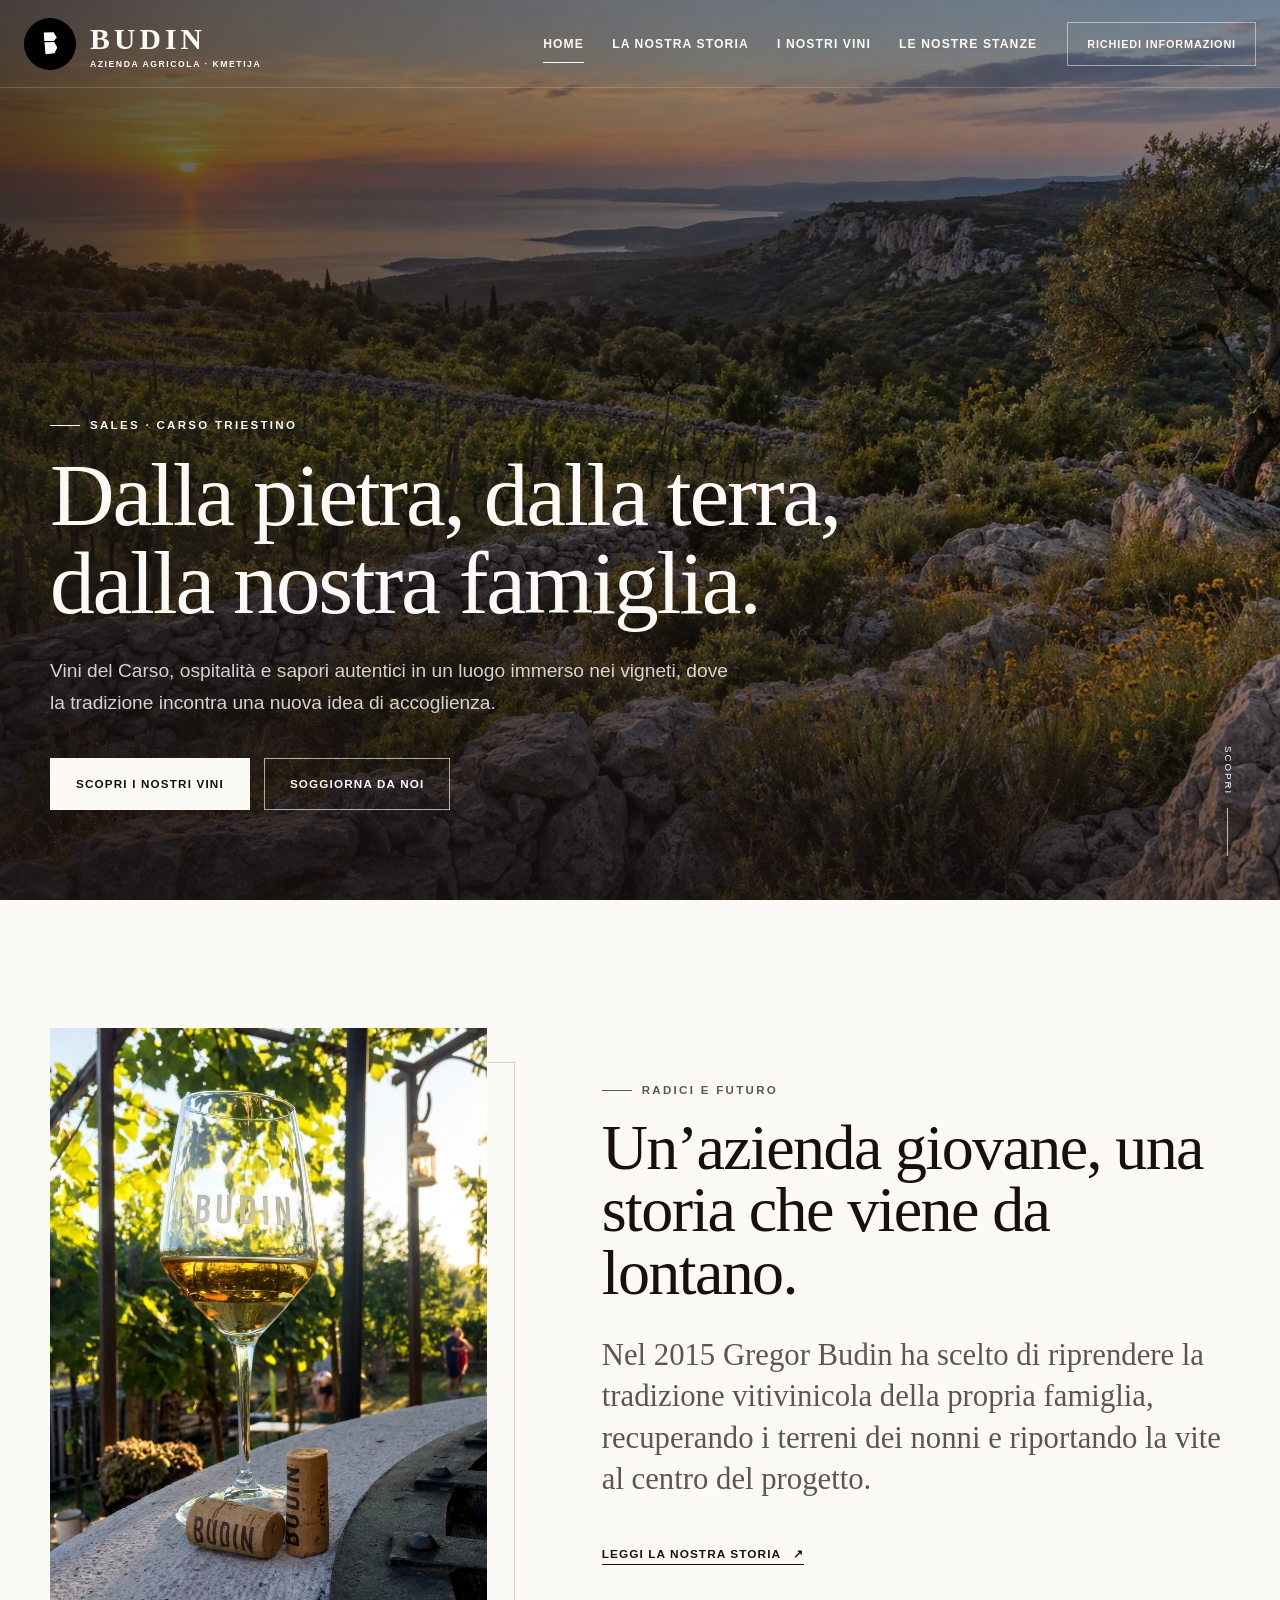
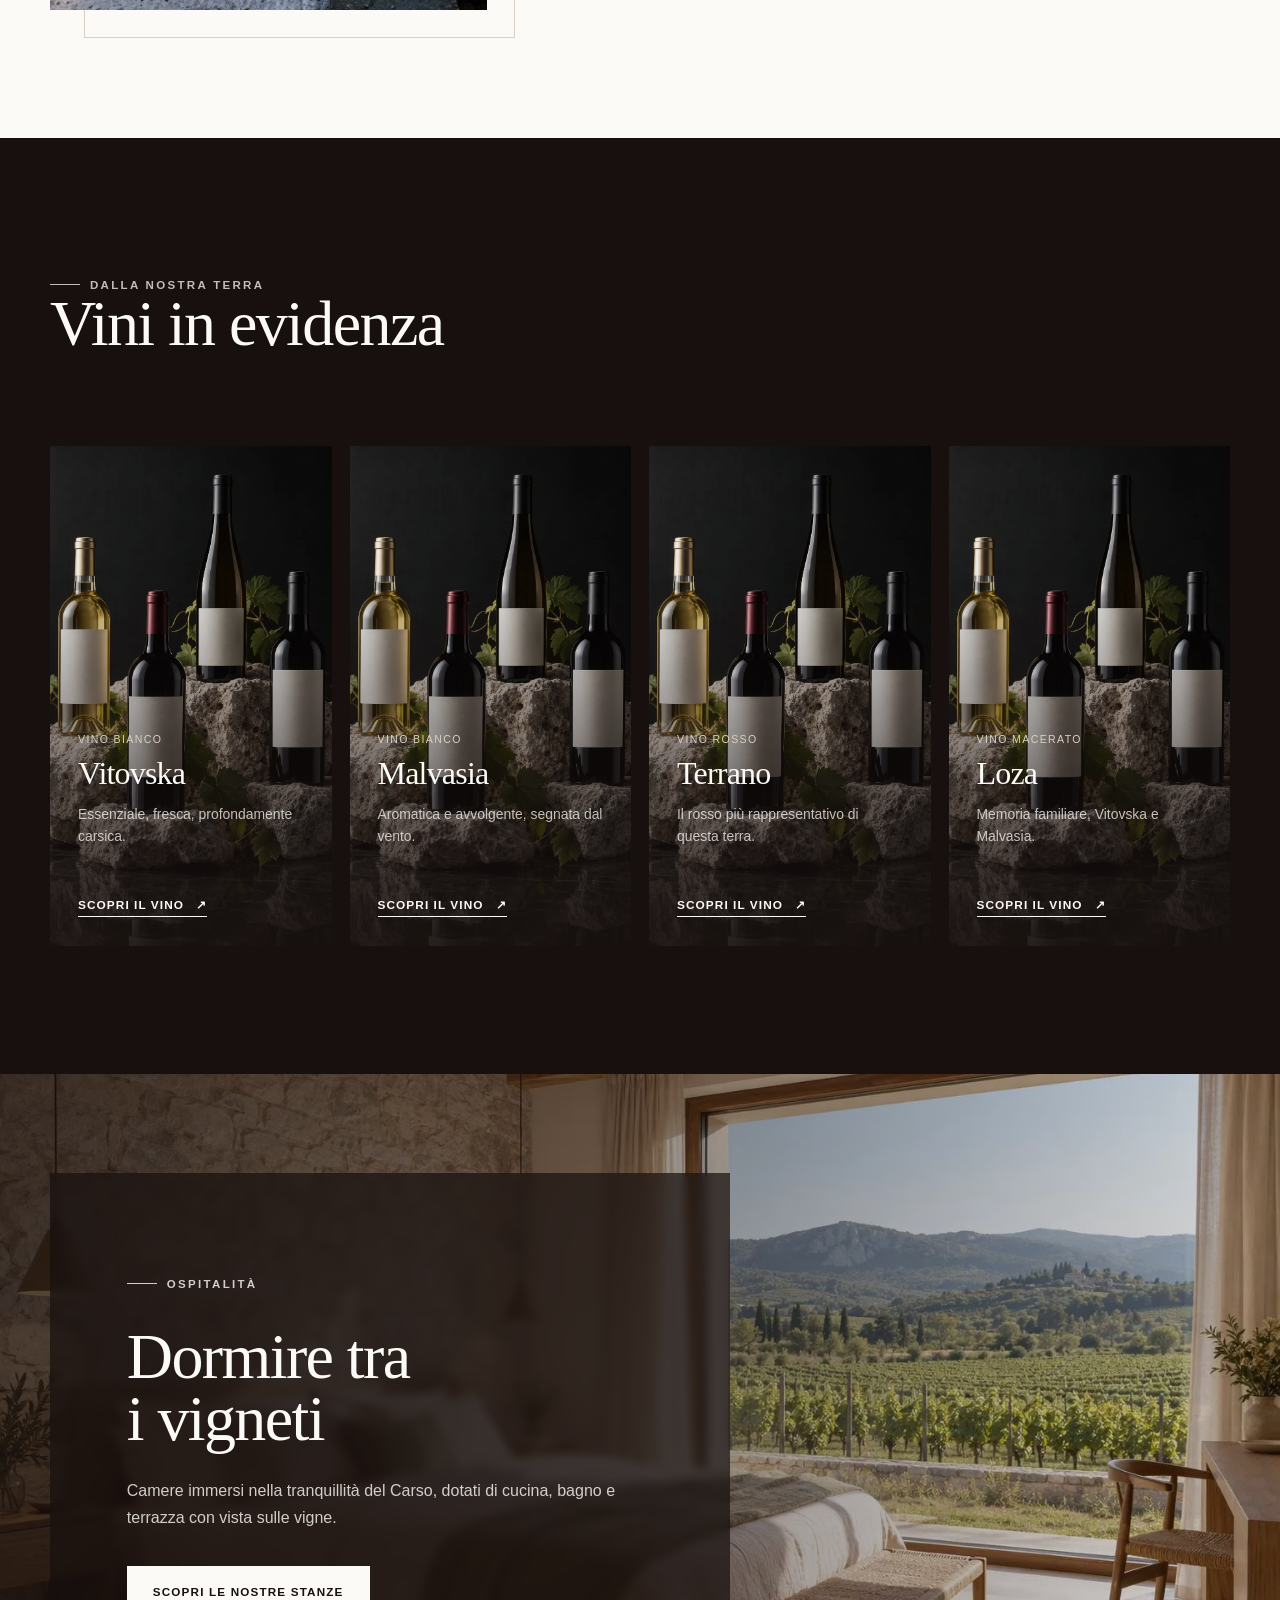
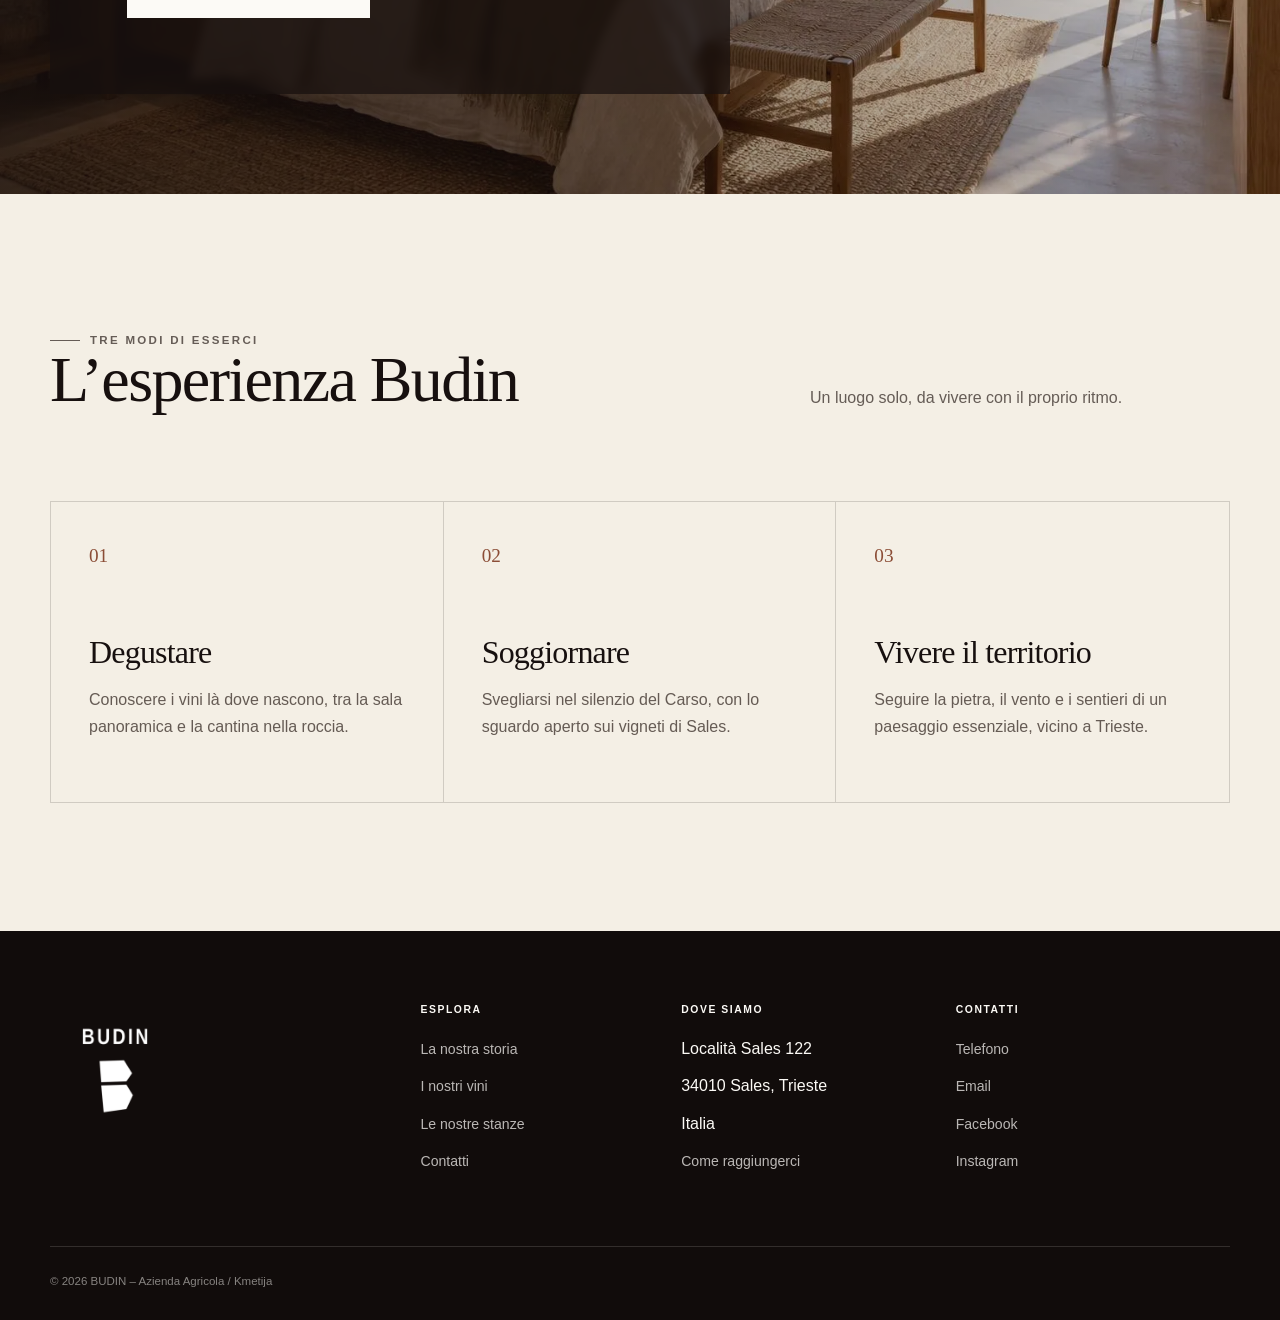
==== index.html @ 87a26968 "Add files via upload" ====
<!doctype html>
<html lang="it">

<head>
  <meta charset="utf-8">
  <meta name="viewport" content="width=device-width, initial-scale=1">
  <title>Budin | Vini, agriturismo e ospitalità nel Carso</title>
  <meta name="description"
    content="Scopri l’Azienda Agricola Budin a Sales: vini del Carso, degustazioni e soggiorni tra i vigneti vicino a Trieste.">
  <meta name="theme-color" content="#17100f">
  <meta name="color-scheme" content="light">
  <meta property="og:type" content="website">
  <meta property="og:title" content="Budin | Vini, agriturismo e ospitalità nel Carso">
  <meta property="og:description"
    content="Scopri l’Azienda Agricola Budin a Sales: vini del Carso, degustazioni e soggiorni tra i vigneti vicino a Trieste.">
  <meta property="og:image" content="assets/images/home/karst_vineyard_dawn.jpg">
  <link rel="icon" href="assets/icons/favicon.svg" type="image/svg+xml">
  <link rel="stylesheet" href="css/style.css">
  <script
    type="application/ld+json">{"@context":"https://schema.org","@graph":[{"@type":["Winery","LocalBusiness"],"@id":"#budin","name":"BUDIN – Azienda Agricola / Kmetija","address":{"@type":"PostalAddress","streetAddress":"Località Sales 122","postalCode":"34010","addressLocality":"Sales","addressRegion":"Trieste","addressCountry":"IT"},"sameAs":["https://www.facebook.com/ViniBudin/"],"description":"Azienda agricola familiare, cantina e ospitalità nel Carso triestino."},{"@type":"FarmStay","@id":"#agriturismo-budin","name":"Agriturismo Budin","address":{"@type":"PostalAddress","streetAddress":"Località Sales 122","postalCode":"34010","addressLocality":"Sales","addressRegion":"Trieste","addressCountry":"IT"},"parentOrganization":{"@id":"#budin"}},{"@type":"BreadcrumbList","itemListElement":[{"@type":"ListItem","position":1,"name":"Home","item":"index.html"}]}]}</script>
</head>

<body class="">
  <a class="skip-link" href="#contenuto">Vai al contenuto</a>
  <div id="site-live" class="skip-link" aria-live="polite"></div>
  <header class="site-header">
    <div class="header-inner">
      <a class="brand" href="index.html" aria-label="Budin, torna alla home">
        <img class="brand-symbol" src="assets/logo/budin-mark.svg" alt="" aria-hidden="true">

        <span class="brand-copy">
          <strong>BUDIN</strong>
          <span>Azienda Agricola · Kmetija</span>
        </span>
      </a>
      <nav class="main-nav" id="main-menu" aria-label="Navigazione principale">
        <a href="index.html" data-page="index.html">Home</a>
        <a href="storia.html" data-page="storia.html">La nostra storia</a>
        <a href="vini.html" data-page="vini.html">I nostri vini</a>
        <a href="stanze.html" data-page="stanze.html">Le nostre stanze</a>
        <a class="btn mobile-only" href="contatti.html">Richiedi informazioni</a>
      </nav>
      <a class="header-cta" href="contatti.html">Richiedi informazioni</a>
      <button class="menu-toggle" type="button" aria-expanded="false" aria-controls="main-menu"
        aria-label="Apri menu"><span></span></button>
    </div>
  </header>
  <main id="contenuto">
    <section class="hero">
      <div class="hero__media">
        <picture>
          <source srcset="assets/images/home/karst_sunset.webp" type="image/webp"><img
            src="assets/images/home/karst_sunset.jpg" alt="Vigneti del Carso all’alba tra pietra calcarea e terra rossa"
            fetchpriority="high">
        </picture>
      </div>
      <div class="hero__overlay"></div>
      <div class="hero__content">
        <p class="eyebrow">Sales · Carso triestino</p>
        <h1>Dalla pietra, dalla terra,<br>dalla nostra famiglia.</h1>
        <p class="hero__intro">Vini del Carso, ospitalità e sapori autentici in un luogo immerso nei vigneti, dove la
          tradizione incontra una nuova idea di accoglienza.</p>
        <div class="btn-row"><a class="btn btn--light" href="vini.html">Scopri i nostri vini</a><a
            class="btn btn--ghost-light" href="stanze.html">Soggiorna da noi</a></div>
      </div>
      <a class="scroll-cue" href="#introduzione">Scopri</a>
    </section>
    <section class="section" id="introduzione">
      <div class="container intro-grid">
        <div class="intro-grid__image reveal">
          <picture>
            <img src="assets/images/home/winemaker_vines.jpg" alt="Vignaiolo al lavoro tra i filari carsici"
              loading="lazy">
          </picture>
        </div>
        <div class="intro-grid__copy reveal reveal-delay">
          <p class="eyebrow">Radici e futuro</p>
          <h2>Un’azienda giovane, una storia che viene da lontano.</h2>
          <p class="lead">Nel 2015 Gregor Budin ha scelto di riprendere la tradizione vitivinicola della propria
            famiglia, recuperando i terreni dei nonni e riportando la vite al centro del progetto.</p>
          <a class="text-link" href="storia.html">Leggi la nostra storia</a>
        </div>
      </div>
    </section>
    <!-- <section class="section section--dark">
      <div class="container territory-grid">
        <div class="territory-grid__media reveal">
          <picture>
            <source srcset="assets/images/home/karst_stone_vines.webp" type="image/webp"><img
              src="assets/images/home/karst_stone_vines.jpg"
              alt="Filari del Carso tra calcare, terra rossa e vegetazione mediterranea" loading="lazy">
          </picture>
        </div>
        <div class="territory-grid__copy reveal reveal-delay">
          <p class="eyebrow">Il territorio</p>
          <h2>Coltivare<br>il Carso</h2>
          <p>Qui la vite cresce tra pietra calcarea, vento e vegetazione mediterranea. Un ambiente essenziale e
            caratteristico, nel quale ogni vigneto richiede presenza, attenzione e rispetto.</p>
          <div class="elements">
            <div class="element"><span>Pietra</span><small>Calcare</small></div>
            <div class="element"><span>Vento</span><small>Bora</small></div>
            <div class="element"><span>Vite</span><small>Presenza</small></div>
          </div>
        </div>
      </div>
    </section> -->
    <section class="section section--dark">
      <div class="container">
        <div class="section-heading reveal">
          <div>
            <p class="eyebrow">Dalla nostra terra</p>
            <h2>Vini in evidenza</h2>
          </div>
        </div>
        <div class="featured-wines">
          <a class="wine-teaser reveal" href="vini.html#vitovska">
            <picture>
              <source srcset="assets/images/vini/bottles_limestone.webp" type="image/webp"><img
                src="assets/images/vini/bottles_limestone.jpg"
                alt="Bottiglia di Vitovska presentata sulla pietra carsica" loading="lazy">
            </picture>
            <div class="wine-teaser__copy"><small>Vino bianco</small>
              <h3>Vitovska</h3>
              <p>Essenziale, fresca, profondamente carsica.</p><span class="text-link">Scopri il vino</span>
            </div>
          </a><a class="wine-teaser reveal" href="vini.html#malvasia">
            <picture>
              <source srcset="assets/images/vini/bottles_limestone.webp" type="image/webp"><img
                src="assets/images/vini/bottles_limestone.jpg"
                alt="Bottiglia di Malvasia presentata sulla pietra carsica" loading="lazy">
            </picture>
            <div class="wine-teaser__copy"><small>Vino bianco</small>
              <h3>Malvasia</h3>
              <p>Aromatica e avvolgente, segnata dal vento.</p><span class="text-link">Scopri il vino</span>
            </div>
          </a><a class="wine-teaser reveal" href="vini.html#terrano">
            <picture>
              <source srcset="assets/images/vini/bottles_limestone.webp" type="image/webp"><img
                src="assets/images/vini/bottles_limestone.jpg"
                alt="Bottiglia di Terrano presentata sulla pietra carsica" loading="lazy">
            </picture>
            <div class="wine-teaser__copy"><small>Vino rosso</small>
              <h3>Terrano</h3>
              <p>Il rosso più rappresentativo di questa terra.</p><span class="text-link">Scopri il vino</span>
            </div>
          </a><a class="wine-teaser reveal" href="vini.html#loza">
            <picture>
              <source srcset="assets/images/vini/bottles_limestone.webp" type="image/webp"><img
                src="assets/images/vini/bottles_limestone.jpg" alt="Bottiglia di Loza presentata sulla pietra carsica"
                loading="lazy">
            </picture>
            <div class="wine-teaser__copy"><small>Vino macerato</small>
              <h3>Loza</h3>
              <p>Memoria familiare, Vitovska e Malvasia.</p><span class="text-link">Scopri il vino</span>
            </div>
          </a>
        </div>
      </div>
    </section>
    <section class="stay-banner">
      <div class="stay-banner__media">
        <picture>
          <source srcset="assets/images/home/room_natural.webp" type="image/webp"><img
            src="assets/images/home/room_natural.jpg" alt="Camera contemporanea con affaccio sui vigneti"
            loading="lazy">
        </picture>
      </div>
      <div class="stay-banner__veil"></div>
      <div class="stay-banner__copy">
        <div class="reveal">
          <p class="eyebrow">Ospitalità</p>
          <h2>Dormire tra<br>i vigneti</h2>
          <p>Camere immersi nella tranquillità del Carso, dotati di cucina, bagno e terrazza con
            vista sulle vigne.</p><a class="btn btn--light" href="stanze.html">Scopri le nostre stanze</a>
        </div>
      </div>
    </section>
    <section class="section section--ivory">
      <div class="container">
        <div class="section-heading reveal">
          <div>
            <p class="eyebrow">Tre modi di esserci</p>
            <h2>L’esperienza Budin</h2>
          </div>
          <p>Un luogo solo, da vivere con il proprio ritmo.</p>
        </div>
        <div class="experience-grid">
          <article class="experience reveal"><span class="experience__num">01</span>
            <h3>Degustare</h3>
            <p>Conoscere i vini là dove nascono, tra la sala panoramica e la cantina nella roccia.</p>
          </article>
          <article class="experience reveal"><span class="experience__num">02</span>
            <h3>Soggiornare</h3>
            <p>Svegliarsi nel silenzio del Carso, con lo sguardo aperto sui vigneti di Sales.</p>
          </article>
          <article class="experience reveal"><span class="experience__num">03</span>
            <h3>Vivere il territorio</h3>
            <p>Seguire la pietra, il vento e i sentieri di un paesaggio essenziale, vicino a Trieste.</p>
          </article>
        </div>
      </div>
    </section>
    <!-- <section class="section section--wine">
      <div class="container final-cta">
        <div class="reveal">
          <p class="eyebrow">Vieni a Sales</p>
          <h2>Il Carso, con un ritmo diverso.</h2>
          <p>Vieni a conoscere i nostri vini, fermati tra i vigneti e scopri l’ospitalità della famiglia Budin.</p>
        </div>
        <div class="btn-row reveal"><a class="btn btn--light" href="contatti.html#modulo-contatti">Richiedi
            informazioni</a><a class="btn btn--ghost-light" href="contatti.html#mappa">Come raggiungerci</a></div>
      </div>
    </section> -->
  </main>
  <footer class="site-footer">
    <div class="container footer-grid">
      <!-- <div class="footer-brand"><a href="index.html"><strong>BUDIN</strong><span>Azienda Agricola · Kmetija</span></a>
        <p>Vino, terra e ospitalità nel Carso.</p>
      </div> -->
      <div class="footer-brand">

        <a href="index.html" class="footer-logo" aria-label="Budin - Torna alla home">
          <img src="assets/logo/budin-logo.png" alt="BUDIN - Azienda Agricola / Kmetija">
        </a>

      </div>
      <div class="footer-col">
        <h2>Esplora</h2>
        <ul>
          <li><a href="storia.html">La nostra storia</a></li>
          <li><a href="vini.html">I nostri vini</a></li>
          <li><a href="stanze.html">Le nostre stanze</a></li>
          <li><a href="contatti.html">Contatti</a></li>
        </ul>
      </div>
      <div class="footer-col">
        <h2>Dove siamo</h2>
        <ul>
          <li>Località Sales 122</li>
          <li>34010 Sales, Trieste</li>
          <li>Italia</li>
          <li><a href="contatti.html#mappa">Come raggiungerci</a></li>
        </ul>
      </div>
      <div class="footer-col">
        <h2>Contatti</h2>
        <ul>
          <li><a href="contatti.html#modulo-contatti" data-contact-phone>Telefono</a></li>
          <li><a href="contatti.html#modulo-contatti" data-contact-email>Email</a></li>
          <li><a data-facebook target="_blank" rel="noopener">Facebook</a></li>
          <li><a data-instagram target="_blank" rel="noopener">Instagram</a></li>
        </ul>
      </div>
    </div>
    <div class="container footer-bottom"><span>© <span data-year></span> BUDIN – Azienda Agricola / Kmetija</span>

    </div>
  </footer>
  <button class="back-to-top" type="button" aria-label="Torna in alto">↑</button>
  <script src="js/main.js"></script>
</body>

</html>
---- css/style.css ----
/* BUDIN — offline editorial design system */
:root {
  --ink: #17100f;
  --wine: #5b1f24;
  --earth: #8b4d36;
  --vine: #26352b;
  --stone: #d8d0c1;
  --ivory: #f4efe5;
  --champagne: #c2a36b;
  --paper: #fcfaf6;
  --muted: #6e655d;
  --line: rgba(23, 16, 15, .16);
  --serif: "Cormorant Garamond", Georgia, "Times New Roman", serif;
  --sans: Inter, Arial, Helvetica, sans-serif;
  --header-h: 88px;
  --container: min(1180px, calc(100vw - 48px));
  --shadow: 0 24px 60px rgba(23, 16, 15, .16);
  --ease: cubic-bezier(.22, 1, .36, 1);
}
* { box-sizing: border-box; }
html { scroll-behavior: smooth; scroll-padding-top: var(--header-h); }
body { margin: 0; overflow-x: hidden; background: var(--paper); color: var(--ink); font: 400 1rem/1.7 var(--sans); -webkit-font-smoothing: antialiased; }
body.is-locked { overflow: hidden; }
img { display: block; width: 100%; height: auto; }
a { color: inherit; text-decoration: none; }
button, input, select, textarea { font: inherit; }
button, a { -webkit-tap-highlight-color: transparent; }
button { color: inherit; }
:focus-visible { outline: 3px solid var(--champagne); outline-offset: 4px; }
::selection { color: var(--paper); background: var(--wine); }
.container { width: var(--container); margin-inline: auto; }
.narrow { width: min(820px, calc(100vw - 48px)); margin-inline: auto; }
.skip-link { position: fixed; z-index: 999; top: 12px; left: 12px; padding: 12px 18px; transform: translateY(-150%); background: var(--paper); color: var(--ink); border-radius: 2px; }
.skip-link:focus { transform: translateY(0); }
.eyebrow { display: inline-flex; align-items: center; gap: 10px; margin: 0 0 18px; color: var(--earth); font-size: .72rem; font-weight: 700; letter-spacing: .2em; line-height: 1.4; text-transform: uppercase; }
.eyebrow::before { content: ""; width: 30px; height: 1px; background: currentColor; }
.display, h1, h2, h3 { margin: 0; font-family: var(--serif); font-weight: 500; line-height: .98; letter-spacing: -.025em; }
h1 { font-size: clamp(3rem, 7vw, 7rem); }
h2 { font-size: clamp(2.4rem, 5vw, 5.2rem); }
h3 { font-size: clamp(1.6rem, 2.5vw, 2.45rem); }
p { margin: 0 0 1.25em; }
.lead { max-width: 760px; color: #4f4742; font-family: var(--serif); font-size: clamp(1.35rem, 2.4vw, 2.1rem); line-height: 1.35; }
.section { padding: clamp(84px, 10vw, 150px) 0; }
.section--compact { padding: clamp(64px, 7vw, 100px) 0; }
.section--dark { background: var(--ink); color: var(--paper); }
.section--wine { background: var(--wine); color: var(--paper); }
.section--ivory { background: var(--ivory); }
.section-heading { display: grid; grid-template-columns: minmax(0, 1.25fr) minmax(260px, .75fr); gap: 60px; align-items: end; margin-bottom: clamp(48px, 7vw, 90px); }
.section-heading p { margin: 0; color: #655c56; }
.section--dark .section-heading p, .section--wine .section-heading p { color: rgba(252,250,246,.74); }

/* Header */
.site-header { position: fixed; z-index: 100; inset: 0 0 auto; height: var(--header-h); color: var(--paper); transition: background .4s ease, color .4s ease, box-shadow .4s ease; }
.site-header::after { content: ""; position: absolute; inset: auto 0 0; height: 1px; background: rgba(252,250,246,.18); transition: background .4s ease; }
.site-header.is-scrolled, .site-header.menu-open { background: rgba(244,239,229,.97); color: var(--ink); box-shadow: 0 10px 30px rgba(23,16,15,.08); backdrop-filter: blur(14px); }
.site-header.is-scrolled::after, .site-header.menu-open::after { background: var(--line); }
.header-inner { width: min(1380px, calc(100vw - 48px)); height: 100%; margin: auto; display: flex; align-items: center; gap: 30px; }
.brand { position: relative; z-index: 103; display: inline-flex; flex-direction: column; flex: 0 0 auto; line-height: 1; }
.brand strong { font-family: var(--serif); font-size: 1.85rem; font-weight: 600; letter-spacing: .14em; }
.brand span { margin-top: 6px; font-size: .54rem; font-weight: 600; letter-spacing: .18em; text-transform: uppercase; }
.main-nav { display: flex; align-items: center; gap: clamp(18px, 2.2vw, 36px); margin-left: auto; }
.main-nav a { position: relative; font-size: .76rem; font-weight: 600; letter-spacing: .09em; text-transform: uppercase; white-space: nowrap; }
.main-nav a::after { content: ""; position: absolute; left: 0; right: 100%; bottom: -9px; height: 1px; background: currentColor; transition: right .3s var(--ease); }
.main-nav a:hover::after, .main-nav a[aria-current="page"]::after { right: 0; }
.lang-switch { display: flex; gap: 8px; padding-left: 18px; border-left: 1px solid currentColor; font-size: .63rem; font-weight: 700; letter-spacing: .08em; }
.lang-switch button { padding: 4px 1px; border: 0; border-bottom: 1px solid transparent; background: transparent; cursor: pointer; }
.lang-switch button[aria-pressed="true"] { border-color: currentColor; }
.header-cta { display: inline-flex; min-height: 44px; align-items: center; justify-content: center; padding: 0 19px; border: 1px solid rgba(252,250,246,.5); font-size: .68rem; font-weight: 700; letter-spacing: .08em; text-transform: uppercase; }
.site-header.is-scrolled .header-cta { border-color: var(--ink); }
.menu-toggle { position: relative; z-index: 103; display: none; width: 48px; height: 48px; margin-left: auto; border: 1px solid currentColor; background: transparent; cursor: pointer; }
.menu-toggle span, .menu-toggle::before, .menu-toggle::after { content: ""; position: absolute; left: 12px; width: 22px; height: 1px; background: currentColor; transition: transform .3s ease, top .3s ease, opacity .3s ease; }
.menu-toggle::before { top: 16px; }
.menu-toggle span { top: 23px; }
.menu-toggle::after { top: 30px; }
.menu-toggle[aria-expanded="true"]::before { top: 23px; transform: rotate(45deg); }
.menu-toggle[aria-expanded="true"] span { opacity: 0; }
.menu-toggle[aria-expanded="true"]::after { top: 23px; transform: rotate(-45deg); }

/* Buttons */
.btn-row { display: flex; flex-wrap: wrap; gap: 14px; }
.btn { display: inline-flex; min-height: 52px; align-items: center; justify-content: center; gap: 13px; padding: 0 25px; border: 1px solid var(--ink); background: var(--ink); color: var(--paper); font-size: .73rem; font-weight: 700; letter-spacing: .1em; line-height: 1.2; text-align: center; text-transform: uppercase; transition: transform .3s var(--ease), background .3s ease, color .3s ease; cursor: pointer; }
.btn:hover { transform: translateY(-2px); background: var(--wine); border-color: var(--wine); }
.btn--light { border-color: var(--paper); background: var(--paper); color: var(--ink); }
.btn--light:hover { background: var(--champagne); border-color: var(--champagne); color: var(--ink); }
.btn--ghost { background: transparent; color: var(--ink); }
.btn--ghost:hover { color: var(--paper); }
.btn--ghost-light { border-color: rgba(252,250,246,.65); background: transparent; color: var(--paper); }
.btn--ghost-light:hover { background: var(--paper); border-color: var(--paper); color: var(--ink); }
.text-link { display: inline-flex; align-items: center; gap: 12px; border-bottom: 1px solid currentColor; font-size: .74rem; font-weight: 700; letter-spacing: .09em; text-transform: uppercase; }
.text-link::after { content: "↗"; }

/* Heroes */
.hero { position: relative; min-height: 100svh; display: flex; align-items: flex-end; overflow: hidden; background: var(--ink); color: var(--paper); }
.hero__media, .hero__overlay { position: absolute; inset: 0; }
.hero__media img { width: 100%; height: 100%; object-fit: cover; }
.hero__overlay { background: linear-gradient(90deg, rgba(23,16,15,.74) 0%, rgba(23,16,15,.35) 58%, rgba(23,16,15,.12) 100%), linear-gradient(0deg, rgba(23,16,15,.58), transparent 55%); }
.hero__content { position: relative; z-index: 1; width: min(1180px, calc(100vw - 48px)); margin: 0 auto; padding: calc(var(--header-h) + 110px) 0 clamp(88px, 10vh, 130px); }
.hero .eyebrow { color: var(--paper); }
.hero h1 { max-width: 980px; }
.hero__intro { max-width: 680px; margin: 28px 0 38px; color: rgba(252,250,246,.82); font-size: clamp(1.02rem, 1.5vw, 1.22rem); }
.scroll-cue { position: absolute; z-index: 2; right: 44px; bottom: 44px; display: flex; align-items: center; gap: 13px; writing-mode: vertical-rl; font-size: .61rem; letter-spacing: .2em; text-transform: uppercase; }
.scroll-cue::after { content: ""; width: 1px; height: 48px; background: rgba(252,250,246,.7); }
.inner-hero { position: relative; min-height: min(76vh, 760px); display: flex; align-items: flex-end; overflow: hidden; background: var(--ink); color: var(--paper); }
.inner-hero__media, .inner-hero__overlay { position: absolute; inset: 0; }
.inner-hero__media img { height: 100%; object-fit: cover; }
.inner-hero__overlay { background: linear-gradient(0deg, rgba(23,16,15,.72), rgba(23,16,15,.1) 75%); }
.inner-hero__content { position: relative; z-index: 1; width: var(--container); margin-inline: auto; padding: calc(var(--header-h) + 80px) 0 80px; }
.inner-hero h1 { max-width: 920px; }
.inner-hero p { max-width: 700px; margin: 22px 0 0; color: rgba(252,250,246,.8); font-family: var(--serif); font-size: clamp(1.25rem, 2vw, 1.8rem); }
.breadcrumb { display: flex; flex-wrap: wrap; gap: 8px; margin: 0 0 24px; padding: 0; list-style: none; font-size: .68rem; letter-spacing: .1em; text-transform: uppercase; }
.breadcrumb li + li::before { content: "/"; margin-right: 8px; opacity: .6; }

/* Home editorial sections */
.intro-grid { display: grid; grid-template-columns: minmax(0, .82fr) minmax(0, 1.18fr); gap: clamp(50px, 9vw, 130px); align-items: center; }
.intro-grid__image { position: relative; width: min(100%, 480px); margin-inline: auto; }
.intro-grid__image::before { content: ""; position: absolute; inset: 34px -28px -28px 34px; border: 1px solid var(--stone); }
.intro-grid__image picture { position: relative; }
.intro-grid__image img { aspect-ratio: 3 / 4; object-fit: cover; }
.intro-grid__copy h2 { margin-bottom: 30px; }
.intro-grid__copy p { max-width: 650px; color: #5e554f; }
.territory-grid { display: grid; grid-template-columns: minmax(0, 1.1fr) minmax(280px, .9fr); gap: clamp(50px, 8vw, 110px); align-items: center; }
.territory-grid__media img { aspect-ratio: 4 / 3; object-fit: cover; }
.territory-grid__copy p:not(.eyebrow) { max-width: 580px; margin-top: 28px; color: rgba(252,250,246,.72); }
.elements { display: grid; grid-template-columns: repeat(3, 1fr); gap: 1px; margin-top: 45px; background: rgba(252,250,246,.2); }
.element { min-height: 135px; display: flex; flex-direction: column; justify-content: flex-end; padding: 20px; background: var(--ink); }
.element span { color: var(--champagne); font-family: var(--serif); font-size: 1.7rem; }
.element small { color: rgba(252,250,246,.62); font-size: .64rem; letter-spacing: .12em; text-transform: uppercase; }
.featured-wines { display: grid; grid-template-columns: repeat(4, 1fr); gap: 18px; }
.wine-teaser { position: relative; min-height: 500px; display: flex; align-items: flex-end; overflow: hidden; color: var(--paper); }
.wine-teaser img { position: absolute; inset: 0; height: 100%; object-fit: cover; transition: transform .8s var(--ease); }
.wine-teaser::after { content: ""; position: absolute; inset: 0; background: linear-gradient(0deg, rgba(23,16,15,.9), rgba(23,16,15,.08) 74%); }
.wine-teaser:hover img { transform: scale(1.045); }
.wine-teaser__copy { position: relative; z-index: 1; padding: 28px; }
.wine-teaser__copy small { display: block; margin-bottom: 9px; color: var(--stone); font-size: .66rem; letter-spacing: .13em; text-transform: uppercase; }
.wine-teaser__copy h3 { margin-bottom: 14px; }
.wine-teaser__copy p { min-height: 70px; color: rgba(252,250,246,.74); font-size: .87rem; line-height: 1.6; }
.stay-banner { position: relative; min-height: min(80vh, 800px); display: flex; align-items: center; overflow: hidden; color: var(--paper); }
.stay-banner__media, .stay-banner__veil { position: absolute; inset: 0; }
.stay-banner__media img { height: 100%; object-fit: cover; }
.stay-banner__veil { background: linear-gradient(90deg, rgba(23,16,15,.75), rgba(23,16,15,.15)); }
.stay-banner__copy { position: relative; z-index: 1; width: var(--container); margin-inline: auto; }
.stay-banner__copy > div { max-width: 680px; padding: clamp(38px, 6vw, 78px); background: rgba(23,16,15,.7); backdrop-filter: blur(4px); }
.stay-banner p { margin: 26px 0 34px; color: rgba(252,250,246,.8); }
.experience-grid { display: grid; grid-template-columns: repeat(3, 1fr); border: 1px solid var(--line); }
.experience { min-height: 300px; padding: 38px; border-right: 1px solid var(--line); }
.experience:last-child { border: 0; }
.experience__num { color: var(--earth); font-family: var(--serif); font-size: 1.2rem; }
.experience h3 { margin: 64px 0 18px; }
.experience p { color: #655b54; }
.final-cta { display: grid; grid-template-columns: 1fr auto; gap: 48px; align-items: end; }
.final-cta p { max-width: 700px; margin: 25px 0 0; color: rgba(252,250,246,.72); }

/* Story */
.story-layout { display: grid; grid-template-columns: minmax(0, .92fr) minmax(0, 1.08fr); gap: clamp(55px, 9vw, 130px); align-items: start; }
.story-layout__media { position: sticky; top: calc(var(--header-h) + 28px); }
.story-layout__media img { aspect-ratio: 4 / 5; object-fit: cover; }
.story-layout__copy .lead { margin-bottom: 35px; }
.story-layout__copy p:not(.lead) { color: #5d544e; }
.pullquote { margin: 48px 0; padding: 35px 0 35px 35px; border-left: 2px solid var(--earth); font-family: var(--serif); font-size: clamp(1.55rem, 2.6vw, 2.45rem); line-height: 1.25; }
.timeline { display: grid; grid-template-columns: repeat(4, 1fr); margin-top: 70px; border-top: 1px solid var(--line); }
.timeline__item { position: relative; padding: 34px 28px 0 0; }
.timeline__item::before { content: ""; position: absolute; top: -5px; left: 0; width: 9px; height: 9px; border-radius: 50%; background: var(--wine); }
.timeline__year { display: block; margin-bottom: 12px; color: var(--wine); font-family: var(--serif); font-size: 2rem; }
.timeline__item p { color: #615852; font-size: .9rem; }
.story-gallery { display: grid; grid-template-columns: 1.2fr .8fr; gap: 18px; margin-top: clamp(70px, 9vw, 120px); }
.story-gallery img { height: 100%; object-fit: cover; }
.story-gallery picture:first-child img { aspect-ratio: 4 / 3; }
.story-gallery picture:last-child img { aspect-ratio: 3 / 4; }

/* Wine catalog */
.filter-bar { display: flex; flex-wrap: wrap; gap: 8px; margin-bottom: 42px; }
.filter-btn { min-height: 44px; padding: 0 20px; border: 1px solid var(--line); background: transparent; color: var(--ink); font-size: .69rem; font-weight: 700; letter-spacing: .09em; text-transform: uppercase; cursor: pointer; transition: .25s ease; }
.filter-btn:hover, .filter-btn.is-active { background: var(--ink); color: var(--paper); }
.wine-grid { display: grid; grid-template-columns: repeat(3, 1fr); gap: 24px; }
.wine-card { display: flex; flex-direction: column; min-width: 0; background: #fff; border: 1px solid rgba(23,16,15,.1); }
.wine-card__image { position: relative; overflow: hidden; background: #e7e0d4; }
.wine-card__image img { aspect-ratio: 4 / 4.6; object-fit: cover; transition: transform .7s var(--ease); }
.wine-card:hover .wine-card__image img { transform: scale(1.035); }
.wine-card__body { display: flex; flex: 1; flex-direction: column; padding: 27px; }
.wine-card__category { margin-bottom: 11px; color: var(--earth); font-size: .65rem; font-weight: 700; letter-spacing: .13em; text-transform: uppercase; }
.wine-card h3 { margin-bottom: 16px; }
.wine-card__description { flex: 1; color: #665c56; font-size: .92rem; }
.wine-card__availability { margin: 15px 0 20px; padding-top: 15px; border-top: 1px solid var(--line); font-size: .82rem; font-weight: 700; }
.wine-card__actions { display: flex; gap: 8px; }
.wine-card__actions .btn { min-height: 46px; flex: 1; padding-inline: 12px; font-size: .64rem; }
.catalog-note { margin: 34px 0 0; padding: 20px 24px; border-left: 2px solid var(--champagne); background: var(--ivory); color: #5c534d; font-size: .88rem; }
.philosophy { display: grid; grid-template-columns: 1fr 1fr; gap: clamp(45px, 8vw, 110px); align-items: center; }
.philosophy img { aspect-ratio: 4 / 3; object-fit: cover; }
.philosophy__copy p { color: rgba(252,250,246,.72); }

/* Rooms */
.gallery-grid { display: grid; grid-template-columns: repeat(12, 1fr); grid-auto-rows: clamp(170px, 18vw, 250px); gap: 12px; }
.gallery-item { position: relative; grid-column: span 4; overflow: hidden; border: 0; padding: 0; background: var(--stone); cursor: zoom-in; }
.gallery-item:nth-child(1), .gallery-item:nth-child(6) { grid-column: span 8; grid-row: span 2; }
.gallery-item:nth-child(2), .gallery-item:nth-child(3), .gallery-item:nth-child(4), .gallery-item:nth-child(5), .gallery-item:nth-child(7), .gallery-item:nth-child(8) { grid-column: span 4; }
.gallery-item img { width: 100%; height: 100%; object-fit: cover; transition: transform .7s var(--ease); }
.gallery-item:hover img { transform: scale(1.04); }
.gallery-item::after { content: "+"; position: absolute; right: 18px; bottom: 18px; width: 40px; height: 40px; display: grid; place-items: center; background: rgba(252,250,246,.92); color: var(--ink); font-size: 1.4rem; }
.room-list { display: grid; gap: 30px; }
.room-card { display: grid; grid-template-columns: minmax(0, 1.1fr) minmax(320px, .9fr); background: #fff; border: 1px solid var(--line); }
.room-card:nth-child(even) .room-card__media { order: 2; }
.room-card__media img { width: 100%; height: 100%; min-height: 470px; object-fit: cover; }
.room-card__body { display: flex; flex-direction: column; justify-content: center; padding: clamp(35px, 5vw, 68px); }
.room-card__body p { color: #605751; }
.room-features { display: flex; flex-wrap: wrap; gap: 8px; margin: 12px 0 27px; padding: 0; list-style: none; }
.room-features li { padding: 7px 11px; background: var(--ivory); font-size: .73rem; }
.room-note { margin-bottom: 25px; color: var(--earth) !important; font-size: .78rem; font-weight: 700; letter-spacing: .05em; text-transform: uppercase; }

/* Forms and contact */
.request-wrap { display: grid; grid-template-columns: minmax(250px, .7fr) minmax(0, 1.3fr); gap: clamp(45px, 8vw, 110px); }
.request-intro { position: sticky; top: calc(var(--header-h) + 28px); align-self: start; }
.request-intro p { margin-top: 26px; color: #655c56; }
.form { display: grid; grid-template-columns: repeat(2, 1fr); gap: 20px; }
.field { display: flex; flex-direction: column; gap: 8px; }
.field--full { grid-column: 1 / -1; }
.field label, .field > span { font-size: .72rem; font-weight: 700; letter-spacing: .06em; text-transform: uppercase; }
.field input, .field select, .field textarea { width: 100%; min-height: 50px; border: 1px solid rgba(23,16,15,.3); border-radius: 0; background: #fff; color: var(--ink); padding: 12px 14px; }
.field textarea { min-height: 150px; resize: vertical; }
.field input:focus, .field select:focus, .field textarea:focus { border-color: var(--wine); outline: 2px solid rgba(91,31,36,.14); }
.field [aria-invalid="true"] { border-color: #a12626; }
.field-error { min-height: 18px; color: #8d1d1d; font-size: .73rem; }
.check-field { grid-column: 1 / -1; display: grid; grid-template-columns: 22px 1fr; gap: 10px; align-items: start; font-size: .84rem; }
.check-field input { width: 18px; height: 18px; margin: 3px 0 0; accent-color: var(--wine); }
.form-actions { grid-column: 1 / -1; display: flex; flex-wrap: wrap; gap: 15px; align-items: center; }
.form-status { display: none; grid-column: 1 / -1; padding: 18px; border-left: 3px solid var(--vine); background: #e9efe9; color: var(--vine); }
.form-status.is-visible { display: block; }
.contact-grid { display: grid; grid-template-columns: minmax(280px, .8fr) minmax(0, 1.2fr); gap: clamp(50px, 8vw, 110px); align-items: start; }
.contact-details h2 { margin-bottom: 30px; }
.contact-details address { font-style: normal; font-family: var(--serif); font-size: 1.35rem; line-height: 1.5; }
.contact-actions { display: flex; flex-direction: column; align-items: flex-start; gap: 13px; margin: 30px 0; }
.contact-meta { padding-top: 24px; border-top: 1px solid var(--line); color: #645b55; font-size: .88rem; }
.map-card { position: relative; min-height: 540px; display: flex; align-items: flex-end; overflow: hidden; background: var(--vine); color: var(--paper); }
.map-card img { position: absolute; inset: 0; height: 100%; object-fit: cover; filter: saturate(.7); opacity: .64; }
.map-card::after { content: ""; position: absolute; inset: 0; background: linear-gradient(0deg, rgba(23,16,15,.82), transparent 70%); }
.map-card__content { position: relative; z-index: 1; padding: clamp(28px, 5vw, 54px); }
.map-card__content p { max-width: 480px; color: rgba(252,250,246,.78); }
.config-warning { display: none; margin: 15px 0; padding: 14px; border: 1px solid var(--champagne); background: #fff8e7; color: #5e4d28; font-size: .8rem; }
.config-warning.is-visible { display: block; }

/* Modal / lightbox */
.modal { position: fixed; z-index: 300; inset: 0; display: none; place-items: center; padding: 24px; }
.modal[aria-hidden="false"] { display: grid; }
.modal__overlay { position: absolute; inset: 0; border: 0; background: rgba(13,9,8,.86); backdrop-filter: blur(6px); cursor: pointer; }
.modal__dialog { position: relative; z-index: 1; width: min(980px, 100%); max-height: calc(100svh - 48px); overflow: auto; background: var(--paper); box-shadow: var(--shadow); }
.modal__close { position: absolute; z-index: 3; top: 14px; right: 14px; width: 46px; height: 46px; border: 1px solid rgba(23,16,15,.24); background: rgba(252,250,246,.94); color: var(--ink); font-size: 1.3rem; cursor: pointer; }
.wine-modal__grid { display: grid; grid-template-columns: .9fr 1.1fr; min-height: 620px; }
.wine-modal__image { min-height: 420px; background: #e7dfd2; }
.wine-modal__image img { width: 100%; height: 100%; object-fit: cover; }
.wine-modal__copy { display: flex; flex-direction: column; justify-content: center; padding: clamp(38px, 6vw, 72px); }
.wine-modal__copy .eyebrow { margin-bottom: 13px; }
.wine-modal__copy h2 { margin-bottom: 24px; font-size: clamp(2.6rem, 5vw, 4.8rem); }
.wine-modal__copy p { color: #5e554f; }
.modal-meta { margin: 16px 0 28px; padding: 18px 0; border-block: 1px solid var(--line); }
.modal-meta span { display: block; }
.modal-meta small { color: var(--muted); font-size: .68rem; letter-spacing: .08em; text-transform: uppercase; }
.modal-meta strong { font-size: .9rem; }
.lightbox__dialog { width: min(1200px, 100%); background: #0e0b0a; color: var(--paper); }
.lightbox__figure { margin: 0; }
.lightbox__figure img { width: 100%; max-height: calc(100svh - 130px); object-fit: contain; }
.lightbox__figure figcaption { min-height: 64px; display: flex; align-items: center; padding: 17px 70px 17px 24px; color: rgba(252,250,246,.78); }
.lightbox .modal__close { border-color: rgba(252,250,246,.4); background: rgba(23,16,15,.7); color: var(--paper); }

/* Footer */
.site-footer { padding: 74px 0 28px; background: #110c0b; color: var(--paper); }
.footer-grid { display: grid; grid-template-columns: 1.15fr .75fr .8fr 1fr; gap: 55px; padding-bottom: 62px; }
.footer-brand strong { font-family: var(--serif); font-size: 2.55rem; font-weight: 500; letter-spacing: .13em; }
.footer-brand span { display: block; margin-top: 3px; color: var(--stone); font-size: .65rem; letter-spacing: .16em; text-transform: uppercase; }
.footer-brand p { margin-top: 30px; color: rgba(252,250,246,.63); }
.footer-col h2 { margin-bottom: 20px; font-family: var(--sans); font-size: .65rem; font-weight: 700; letter-spacing: .15em; text-transform: uppercase; }
.footer-col ul { margin: 0; padding: 0; list-style: none; }
.footer-col li { margin-bottom: 10px; }
.footer-col a { color: rgba(252,250,246,.72); font-size: .88rem; }
.footer-col a:hover { color: var(--paper); }
.footer-bottom { display: flex; justify-content: space-between; gap: 20px; padding-top: 25px; border-top: 1px solid rgba(252,250,246,.14); color: rgba(252,250,246,.5); font-size: .72rem; }
.legal-links { display: flex; flex-wrap: wrap; gap: 18px; }
.back-to-top { position: fixed; z-index: 90; right: 20px; bottom: 20px; width: 48px; height: 48px; border: 1px solid rgba(252,250,246,.25); background: var(--ink); color: var(--paper); opacity: 0; visibility: hidden; transform: translateY(10px); transition: .3s ease; cursor: pointer; }
.back-to-top.is-visible { opacity: 1; visibility: visible; transform: none; }

/* Reveal */
.reveal { opacity: 0; transform: translateY(28px); transition: opacity .8s var(--ease), transform .8s var(--ease); }
.reveal.is-visible { opacity: 1; transform: none; }
.reveal-delay { transition-delay: .14s; }

/* ==========================================================
   BUDIN — MOBILE NAVIGATION
   Sostituisce il vecchio @media (max-width: 1120px)
   ========================================================== */

@media (max-width: 1120px) {

  :root {
    --header-h: 76px;
  }

  /* =========================
     HEADER
     ========================= */

  .site-header {
    height: var(--header-h);
    z-index: 1000;
  }

  .header-inner {
    position: relative;
    z-index: 1003;

    width: calc(100vw - 32px);
    height: 100%;

    margin-inline: auto;
    gap: 16px;
  }

  /*
   * Quando il menu è aperto l'header diventa avorio,
   * perfettamente integrato con il fullscreen.
   */
  .site-header.menu-open {
    background: var(--ivory);
    color: var(--ink);
    box-shadow: none;
    backdrop-filter: none;
  }

  .site-header.menu-open::after {
    background: var(--line);
  }


  /* =========================
     BRAND
     ========================= */

  .brand {
    position: relative;
    z-index: 1004;
  }

  .brand strong {
    font-size: 1.6rem;
    letter-spacing: .15em;
  }

  .brand span {
    margin-top: 5px;

    font-size: .48rem;
    letter-spacing: .17em;
  }


  /* =========================
     ELEMENTI DESKTOP
     ========================= */

  .header-cta {
    display: none;
  }


  /* =========================
     HAMBURGER
     ========================= */

  .menu-toggle {
    position: relative;
    z-index: 1005;

    display: block;

    width: 48px;
    height: 48px;

    flex: 0 0 48px;

    margin-left: auto;

    border: 0;
    background: transparent;

    color: inherit;
    cursor: pointer;
  }

  .menu-toggle span,
  .menu-toggle::before,
  .menu-toggle::after {
    content: "";

    position: absolute;
    left: 10px;

    width: 28px;
    height: 1px;

    background: currentColor;

    transform-origin: center;

    transition:
      top .35s var(--ease),
      transform .35s var(--ease),
      opacity .2s ease,
      width .35s var(--ease);
  }

  .menu-toggle::before {
    top: 16px;
  }

  .menu-toggle span {
    top: 24px;
    width: 20px;
    left: 18px;
  }

  .menu-toggle::after {
    top: 32px;
  }


  /* Hamburger -> X */

  .menu-toggle[aria-expanded="true"]::before {
    top: 24px;
    transform: rotate(45deg);
  }

  .menu-toggle[aria-expanded="true"] span {
    opacity: 0;
    width: 0;
  }

  .menu-toggle[aria-expanded="true"]::after {
    top: 24px;
    transform: rotate(-45deg);
  }


  /* =========================
     FULLSCREEN MENU
     ========================= */

  .main-nav {
    position: fixed;
    z-index: 1001;

    inset: 0;

    width: 100%;
    height: 100dvh;

    margin: 0;

    padding:
      calc(var(--header-h) + 40px)
      clamp(28px, 7vw, 70px)
      32px;

    display: flex;
    flex-direction: column;
    align-items: stretch;
    justify-content: center;

    gap: 0;

    overflow-y: auto;

    background: var(--ivory);
    color: var(--ink);

    opacity: 0;
    visibility: hidden;
    pointer-events: none;

    transform: translateY(-16px);

    transition:
      opacity .35s ease,
      visibility .35s ease,
      transform .5s var(--ease);
  }


  /*
   * Dettaglio decorativo molto leggero.
   * Richiama il Terrano senza appesantire il menu.
   */

  .main-nav::before {
    content: "BUDIN";

    position: absolute;

    right: -15px;
    bottom: -20px;

    color: rgba(91, 31, 36, .045);

    font-family: var(--serif);
    font-size: clamp(7rem, 25vw, 15rem);
    font-weight: 600;

    letter-spacing: -.04em;

    pointer-events: none;
  }


  /* =========================
     MENU APERTO
     ========================= */

  .main-nav.is-open {
    opacity: 1;
    visibility: visible;
    pointer-events: auto;

    transform: translateY(0);
  }


  /* =========================
     LINK PRINCIPALI
     ========================= */

  .main-nav > a:not(.btn) {
    position: relative;
    z-index: 2;

    display: grid;
    grid-template-columns: 38px 1fr;
    align-items: baseline;

    width: 100%;

    padding: 17px 0;

    border-bottom: 1px solid rgba(23, 16, 15, .13);

    font-family: var(--serif);

    font-size: clamp(2.15rem, 7vw, 3.8rem);
    font-weight: 500;

    line-height: .98;
    letter-spacing: -.03em;

    text-transform: none;
    white-space: normal;

    opacity: 0;

    transform: translateY(18px);

    transition:
      opacity .55s var(--ease),
      transform .55s var(--ease),
      color .25s ease;
  }


  /* Disabilita underline desktop */

  .main-nav > a:not(.btn)::after {
    display: none;
  }


  /* =========================
     NUMERAZIONE
     ========================= */

  .main-nav > a:not(.btn)::before {
    color: var(--earth);

    font-family: var(--sans);
    font-size: .56rem;
    font-weight: 700;

    letter-spacing: .12em;
  }

  .main-nav > a:nth-of-type(1)::before {
    content: "01";
  }

  .main-nav > a:nth-of-type(2)::before {
    content: "02";
  }

  .main-nav > a:nth-of-type(3)::before {
    content: "03";
  }

  .main-nav > a:nth-of-type(4)::before {
    content: "04";
  }


  /* =========================
     CURRENT PAGE
     ========================= */

  .main-nav > a[aria-current="page"]:not(.btn) {
    color: var(--wine);
  }

  .main-nav > a[aria-current="page"]:not(.btn)::before {
    color: var(--champagne);
  }


  /* =========================
     APERTURA ANIMATA
     ========================= */

  .main-nav.is-open > a:not(.btn) {
    opacity: 1;
    transform: translateY(0);
  }

  .main-nav.is-open > a:nth-of-type(1) {
    transition-delay: .08s;
  }

  .main-nav.is-open > a:nth-of-type(2) {
    transition-delay: .13s;
  }

  .main-nav.is-open > a:nth-of-type(3) {
    transition-delay: .18s;
  }

  .main-nav.is-open > a:nth-of-type(4) {
    transition-delay: .23s;
  }


  /* =========================
     CTA MOBILE
     ========================= */

  .main-nav .mobile-only.btn {
    position: relative;
    z-index: 2;

    display: flex;

    width: 100%;
    min-height: 58px;

    margin-top: 38px;

    background: var(--wine);
    border-color: var(--wine);

    color: var(--paper);

    font-family: var(--sans);
    font-size: .68rem;

    letter-spacing: .13em;

    opacity: 0;
    transform: translateY(15px);

    transition:
      opacity .55s var(--ease),
      transform .55s var(--ease),
      background .3s ease;
  }

  .main-nav.is-open .mobile-only.btn {
    opacity: 1;
    transform: translateY(0);

    transition-delay: .30s;
  }

  .main-nav .mobile-only.btn:hover {
    background: var(--ink);
    border-color: var(--ink);

    transform: translateY(-2px);
  }


  /* =========================
     BLOCCO SCROLL
     ========================= */

  body.is-locked {
    overflow: hidden;
    touch-action: none;
    overscroll-behavior: none;
  }


  /* =========================
     RESTO DEL RESPONSIVE
     ========================= */

  .featured-wines {
    grid-template-columns: repeat(2, 1fr);
  }

  .wine-teaser {
    min-height: 440px;
  }

  .footer-grid {
    grid-template-columns: 1.2fr 1fr 1fr;
  }

  .footer-grid .footer-col:last-child {
    grid-column: 2 / -1;
  }
}


@media (min-width: 1121px) {
    .mobile-only {
        display: none !important;
    }
}

@media (max-width: 900px) {
  :root { --container: min(100% - 36px, 1180px); }
  .section-heading, .intro-grid, .territory-grid, .story-layout, .philosophy, .request-wrap, .contact-grid { grid-template-columns: 1fr; }
  .section-heading { gap: 25px; }
  .intro-grid__image { width: min(82%, 480px); }
  .intro-grid__copy { order: -1; }
  .territory-grid__media { order: 2; }
  .wine-grid { grid-template-columns: repeat(2, 1fr); }
  .timeline { grid-template-columns: repeat(2, 1fr); row-gap: 35px; }
  .timeline__item:nth-child(n+3) { border-top: 1px solid var(--line); }
  .story-layout__media, .request-intro { position: static; }
  .story-layout__media img { max-height: 700px; }
  .experience-grid { grid-template-columns: 1fr; }
  .experience { min-height: 240px; border-right: 0; border-bottom: 1px solid var(--line); }
  .experience h3 { margin-top: 40px; }
  .final-cta { grid-template-columns: 1fr; align-items: start; }
  .room-card { grid-template-columns: 1fr; }
  .room-card:nth-child(even) .room-card__media { order: 0; }
  .room-card__media img { min-height: auto; aspect-ratio: 16 / 10; }
  .gallery-item:nth-child(n) { grid-column: span 6; grid-row: span 1; }
  .gallery-item:nth-child(1), .gallery-item:nth-child(6) { grid-column: span 12; grid-row: span 2; }
  .footer-grid { grid-template-columns: repeat(2, 1fr); }
  .footer-grid .footer-col:last-child { grid-column: auto; }
}

@media (max-width: 640px) {
  :root { --container: calc(100vw - 32px); --header-h: 72px; }
  body { font-size: .96rem; }
  h1 { font-size: clamp(2.85rem, 15vw, 4.8rem); }
  h2 { font-size: clamp(2.35rem, 12vw, 3.7rem); }
  .header-inner { width: calc(100vw - 24px); }
  .brand strong { font-size: 1.55rem; }
  .brand span { font-size: .49rem; }
  .hero__content { width: calc(100vw - 32px); padding-bottom: 75px; }
  .hero__intro { margin: 22px 0 30px; font-size: .98rem; }
  .hero .btn-row, .final-cta .btn-row { display: grid; }
  .hero .btn { width: 100%; }
  .scroll-cue { display: none; }
  .inner-hero { min-height: 70svh; }
  .inner-hero__content { padding-bottom: 50px; }
  .section { padding: 76px 0; }
  .section--compact { padding: 62px 0; }
  .intro-grid__image { width: calc(100% - 22px); margin-left: 0; }
  .intro-grid__image::before { inset: 20px -20px -20px 20px; }
  .elements { grid-template-columns: 1fr; }
  .element { min-height: 90px; }
  .featured-wines, .wine-grid { grid-template-columns: 1fr; }
  .wine-teaser { min-height: 430px; }
  .stay-banner { min-height: 700px; }
  .stay-banner__copy > div { padding: 32px 24px; }
  .timeline { grid-template-columns: 1fr; border-top: 0; }
  .timeline__item { border-top: 1px solid var(--line) !important; }
  .story-gallery { grid-template-columns: 1fr; }
  .story-gallery picture:last-child img { aspect-ratio: 4 / 3; }
  .wine-card__actions { flex-direction: column; }
  .gallery-grid { grid-auto-rows: 190px; }
  .gallery-item:nth-child(n) { grid-column: 1 / -1; grid-row: span 1; }
  .form { grid-template-columns: 1fr; }
  .field, .field--full, .check-field, .form-actions, .form-status { grid-column: 1; }
  .form-actions .btn { width: 100%; }
  .map-card { min-height: 480px; }
  .modal { padding: 10px; }
  .modal__dialog { max-height: calc(100svh - 20px); }
  .wine-modal__grid { grid-template-columns: 1fr; }
  .wine-modal__image { min-height: 0; }
  .wine-modal__image img { max-height: 41svh; object-fit: contain; background: #e8e0d3; }
  .wine-modal__copy { padding: 30px 24px 34px; }
  .wine-modal__copy h2 { font-size: 2.65rem; }
  .modal__close { top: 8px; right: 8px; }
  .footer-grid { grid-template-columns: 1fr; gap: 36px; text-align: center; }
  .footer-grid .footer-col:last-child { grid-column: auto; }
  .footer-bottom { flex-direction: column; align-items: center; text-align: center; }
  .legal-links { justify-content: center; }
  .back-to-top { right: 12px; bottom: 12px; }
}

@media (max-width: 390px) {
  :root { --container: calc(100vw - 26px); }
  .hero__content { width: calc(100vw - 26px); }
  .btn { width: 100%; padding-inline: 15px; }
  .filter-bar { display: grid; grid-template-columns: 1fr 1fr; }
  .filter-btn { padding-inline: 8px; }
  .room-card__body { padding: 30px 20px; }
  .main-nav { padding-inline: 24px; }
}

@media (prefers-reduced-motion: reduce) {
  *, *::before, *::after { scroll-behavior: auto !important; animation-duration: .01ms !important; animation-iteration-count: 1 !important; transition-duration: .01ms !important; }
  .reveal { opacity: 1; transform: none; }
}


.room-card__actions {
  display: flex;
  gap: 12px;
  margin-top: 28px;
}

.room-card__actions .btn {
  flex: 1;
  justify-content: center;
  text-align: center;
}

.room-card__actions .btn-secondary {
  background: transparent;
  color: var(--ink);
  border: 1px solid var(--ink);
}

.room-card__actions .btn-secondary:hover {
  background: var(--ink);
  color: var(--ivory);
}

@media (max-width: 520px) {
  .room-card__actions {
    flex-direction: column;
  }

  .room-card__actions .btn {
    width: 100%;
  }
}

.contact-actions {
  display: flex;
  flex-direction: column;
  align-items: flex-start;
  gap: 28px;
}

/* Telefono + email */

.contact-direct {
  display: flex;
  flex-wrap: wrap;
  gap: 12px 28px;
}

.contact-direct .text-link {
  display: inline-flex;
  align-items: center;
}


/* Social + Booking */

.contact-social {
  display: flex;
  align-items: center;
  gap: 10px;
}

.social-btn {
  display: inline-flex;
  align-items: center;
  justify-content: center;

  min-height: 44px;
  padding: 0 20px;

  border: 1px solid var(--ink);

  color: var(--ink);
  background: transparent;

  font-size: 12px;
  font-weight: 600;
  letter-spacing: .08em;
  text-transform: uppercase;
  text-decoration: none;

  transition:
    background .25s ease,
    color .25s ease,
    border-color .25s ease,
    transform .25s ease;
}

.social-btn:hover {
  background: var(--ink);
  color: var(--ivory);
  transform: translateY(-2px);
}


@media (max-width: 640px) {

  .contact-direct {
    flex-direction: column;
    gap: 12px;
  }

  .contact-social {
    width: 100%;
    gap: 6px;
  }

  .social-btn {
    flex: 1;
    min-width: 0;
    padding: 0 8px;
    font-size: 10px;
    letter-spacing: .03em;
  }
}

@media (max-width: 640px) {

  .main-nav {
    justify-content: flex-start;

    padding:
      calc(var(--header-h) + 32px)
      24px
      26px;
  }

  .main-nav > a:not(.btn) {
    grid-template-columns: 32px 1fr;

    padding: 15px 0;

    font-size: clamp(2.1rem, 10.5vw, 3.2rem);
  }

  .main-nav > a:not(.btn)::before {
    font-size: .50rem;
  }

  .main-nav .mobile-only.btn {
    margin-top: 28px;
  }
}

.footer-logo {
  display: inline-block;
  width: 130px;
}

.footer-logo img {
  display: block;
  width: 100%;
  height: auto;

  object-fit: contain;
}

.footer-brand p {
  max-width: 260px;
  margin-top: 28px;

  color: rgba(252, 250, 246, .63);
}

@media (max-width: 640px) {

  .footer-brand {
    display: flex;
    flex-direction: column;
    align-items: center;
  }

  .footer-logo {
    width: 120px;
  }

  .footer-brand p {
    margin-top: 22px;
    text-align: center;
  }
}

.brand {
  position: relative;
  z-index: 103;

  display: inline-flex;
  flex-direction: row;
  align-items: center;

  gap: 14px;

  flex: 0 0 auto;

  line-height: 1;
}

.brand-symbol {
  display: block;

  width: 52px;
  height: 52px;

  flex: 0 0 52px;

  object-fit: contain;

  transition:
    filter .35s ease,
    transform .35s var(--ease);
}

.brand-copy {
  display: flex;
  flex-direction: column;
}

.brand-copy strong {
  font-family: var(--serif);

  font-size: 1.85rem;
  font-weight: 600;

  letter-spacing: .14em;
}

.brand-copy > span {
  margin-top: 6px;

  font-size: .54rem;
  font-weight: 600;

  letter-spacing: .18em;
  text-transform: uppercase;
}



@media (max-width: 1120px) {

  .brand {
    gap: 11px;
  }

  .brand-symbol {
    width: 46px;
    height: 46px;
    flex-basis: 46px;
  }

  .brand-copy strong {
    font-size: 1.55rem;
  }

  .brand-copy > span {
    margin-top: 4px;
    font-size: .46rem;
  }
}

@media (max-width: 390px) {

  .brand {
    gap: 8px;
  }

  .brand-symbol {
    width: 40px;
    height: 40px;
    flex-basis: 40px;
  }

  .brand-copy strong {
    font-size: 1.4rem;
  }

  .brand-copy > span {
    font-size: .41rem;
    letter-spacing: .12em;
  }
}
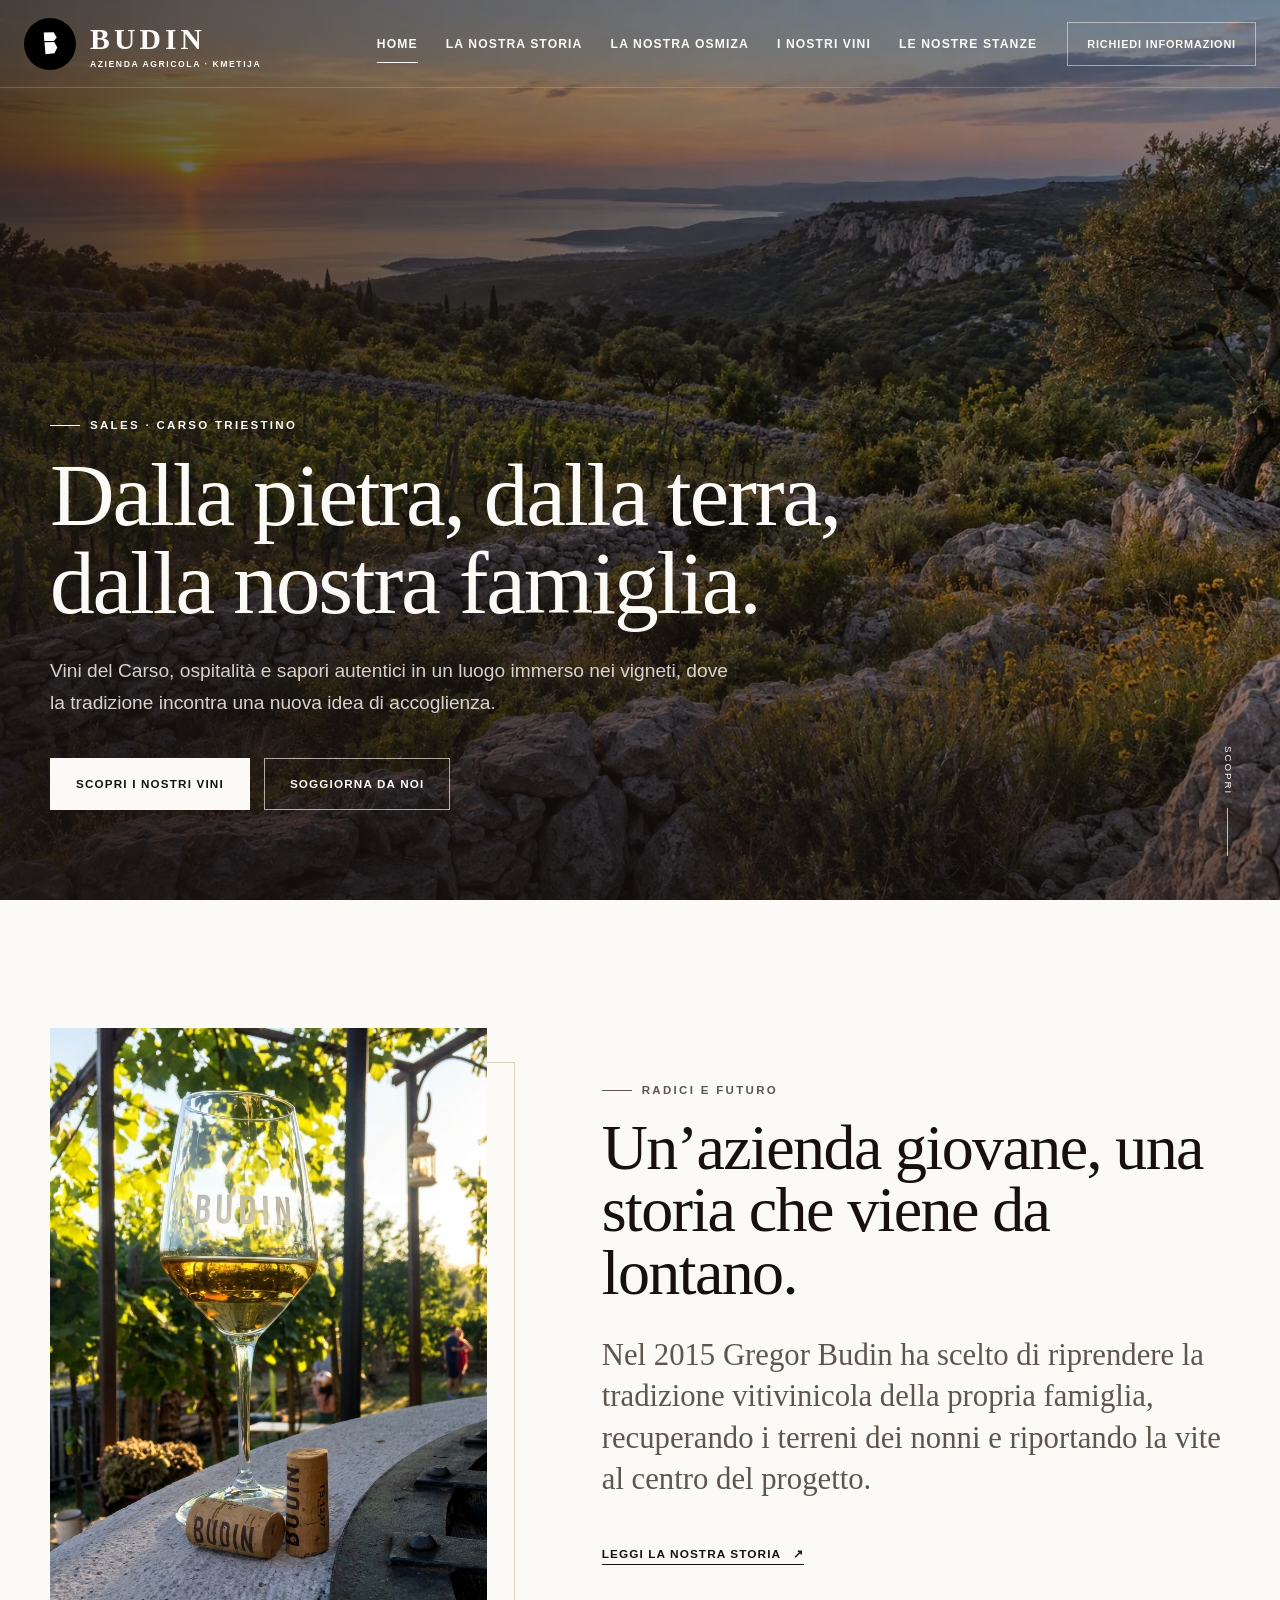
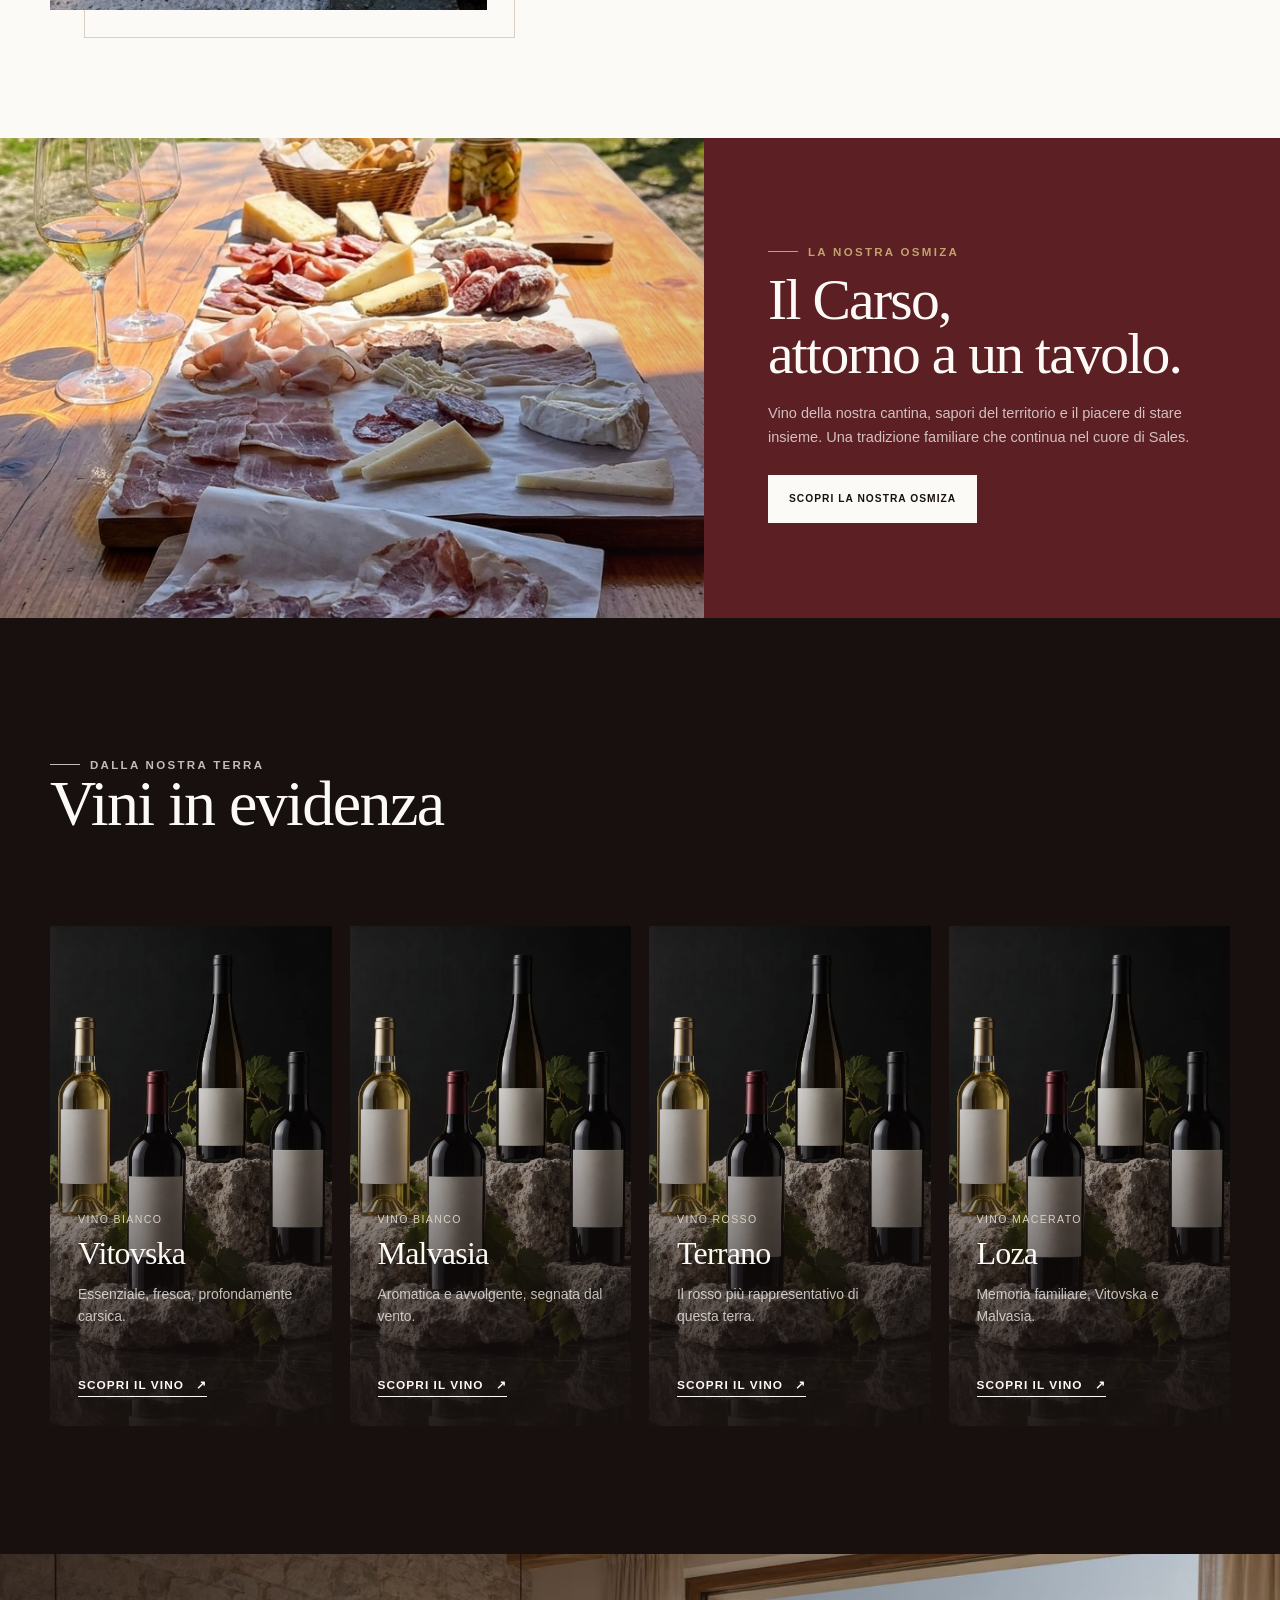
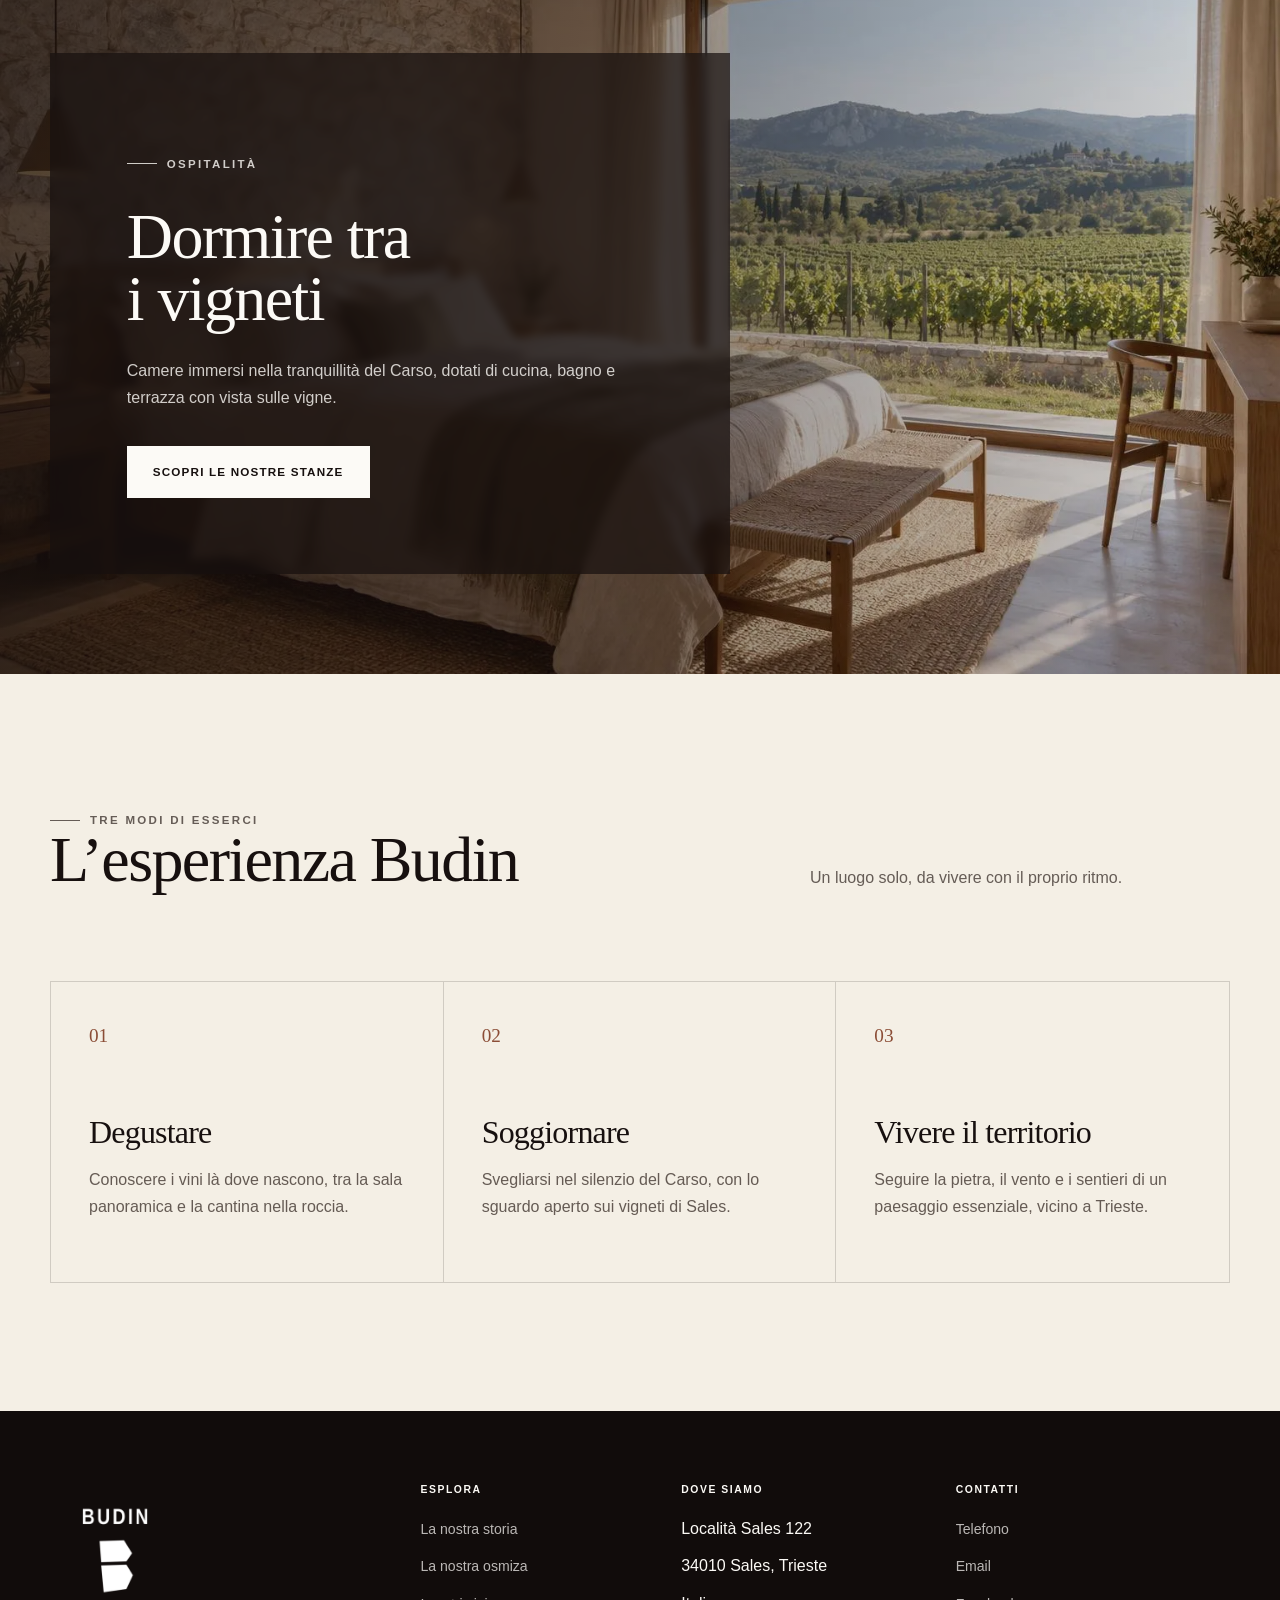
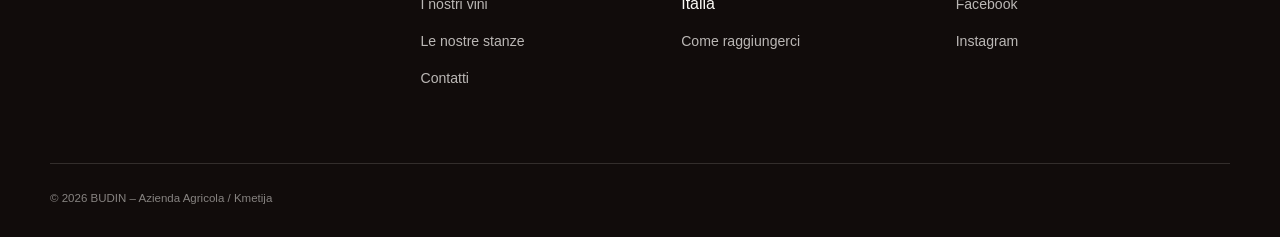
==== commit f2419515: "first commit" ====
--- a/index.html
+++ b/index.html
@@ -15,7 +15,7 @@
     content="Scopri l’Azienda Agricola Budin a Sales: vini del Carso, degustazioni e soggiorni tra i vigneti vicino a Trieste.">
   <meta property="og:image" content="assets/images/home/karst_vineyard_dawn.jpg">
   <link rel="icon" href="assets/icons/favicon.svg" type="image/svg+xml">
-  <link rel="stylesheet" href="css/style.css">
+  <link rel="stylesheet" href="css/style.css?v=2">
   <script
     type="application/ld+json">{"@context":"https://schema.org","@graph":[{"@type":["Winery","LocalBusiness"],"@id":"#budin","name":"BUDIN – Azienda Agricola / Kmetija","address":{"@type":"PostalAddress","streetAddress":"Località Sales 122","postalCode":"34010","addressLocality":"Sales","addressRegion":"Trieste","addressCountry":"IT"},"sameAs":["https://www.facebook.com/ViniBudin/"],"description":"Azienda agricola familiare, cantina e ospitalità nel Carso triestino."},{"@type":"FarmStay","@id":"#agriturismo-budin","name":"Agriturismo Budin","address":{"@type":"PostalAddress","streetAddress":"Località Sales 122","postalCode":"34010","addressLocality":"Sales","addressRegion":"Trieste","addressCountry":"IT"},"parentOrganization":{"@id":"#budin"}},{"@type":"BreadcrumbList","itemListElement":[{"@type":"ListItem","position":1,"name":"Home","item":"index.html"}]}]}</script>
 </head>
@@ -36,6 +36,7 @@
       <nav class="main-nav" id="main-menu" aria-label="Navigazione principale">
         <a href="index.html" data-page="index.html">Home</a>
         <a href="storia.html" data-page="storia.html">La nostra storia</a>
+        <a href="osmiza.html" data-page="osmiza.html">La nostra osmiza</a>
         <a href="vini.html" data-page="vini.html">I nostri vini</a>
         <a href="stanze.html" data-page="stanze.html">Le nostre stanze</a>
         <a class="btn mobile-only" href="contatti.html">Richiedi informazioni</a>
@@ -104,6 +105,63 @@
         </div>
       </div>
     </section> -->
+<section
+  class="home-osmiza"
+  aria-labelledby="home-osmiza-title"
+>
+
+  <!-- Immagine -->
+  <div class="home-osmiza__media">
+    <img
+      src="assets/images/home/osmiza.jpg"
+      alt="L'osmiza Budin tra vigneti e pietra carsica"
+      loading="lazy"
+      decoding="async"
+      width="1200"
+      height="800"
+    >
+  </div>
+
+
+  <!-- Contenuto -->
+  <div class="home-osmiza__content">
+
+    <div class="home-osmiza__inner reveal">
+
+      <p class="eyebrow">
+        La nostra osmiza
+      </p>
+
+      <h2 id="home-osmiza-title">
+        Il Carso,<br>
+        attorno a un tavolo.
+      </h2>
+
+      <p class="home-osmiza__intro">
+        Vino della nostra cantina, sapori del territorio
+        e il piacere di stare insieme. Una tradizione
+        familiare che continua nel cuore di Sales.
+      </p>
+
+
+      <div class="home-osmiza__actions">
+
+        <a
+          class="btn btn--light"
+          href="osmiza.html"
+        >
+          Scopri la nostra osmiza
+        </a>
+
+      </div>
+
+    </div>
+
+  </div>
+
+</section>
+
+
     <section class="section section--dark">
       <div class="container">
         <div class="section-heading reveal">
@@ -228,6 +286,7 @@
         <h2>Esplora</h2>
         <ul>
           <li><a href="storia.html">La nostra storia</a></li>
+          <li><a href="osmiza.html">La nostra osmiza</a></li>
           <li><a href="vini.html">I nostri vini</a></li>
           <li><a href="stanze.html">Le nostre stanze</a></li>
           <li><a href="contatti.html">Contatti</a></li>
--- a/css/style.css
+++ b/css/style.css
@@ -582,21 +582,25 @@
     letter-spacing: .12em;
   }
 
-  .main-nav > a:nth-of-type(1)::before {
-    content: "01";
-  }
-
-  .main-nav > a:nth-of-type(2)::before {
-    content: "02";
-  }
-
-  .main-nav > a:nth-of-type(3)::before {
-    content: "03";
-  }
-
-  .main-nav > a:nth-of-type(4)::before {
-    content: "04";
-  }
+.main-nav > a:nth-of-type(1):not(.btn)::before {
+  content: "01";
+}
+
+.main-nav > a:nth-of-type(2):not(.btn)::before {
+  content: "02";
+}
+
+.main-nav > a:nth-of-type(3):not(.btn)::before {
+  content: "03";
+}
+
+.main-nav > a:nth-of-type(4):not(.btn)::before {
+  content: "04";
+}
+
+.main-nav > a:nth-of-type(5):not(.btn)::before {
+  content: "05";
+}
 
 
   /* =========================
@@ -621,22 +625,29 @@
     transform: translateY(0);
   }
 
-  .main-nav.is-open > a:nth-of-type(1) {
-    transition-delay: .08s;
-  }
-
-  .main-nav.is-open > a:nth-of-type(2) {
-    transition-delay: .13s;
-  }
-
-  .main-nav.is-open > a:nth-of-type(3) {
-    transition-delay: .18s;
-  }
-
-  .main-nav.is-open > a:nth-of-type(4) {
-    transition-delay: .23s;
-  }
-
+.main-nav.is-open > a:nth-of-type(1):not(.btn) {
+  transition-delay: .06s;
+}
+
+.main-nav.is-open > a:nth-of-type(2):not(.btn) {
+  transition-delay: .10s;
+}
+
+.main-nav.is-open > a:nth-of-type(3):not(.btn) {
+  transition-delay: .14s;
+}
+
+.main-nav.is-open > a:nth-of-type(4):not(.btn) {
+  transition-delay: .18s;
+}
+
+.main-nav.is-open > a:nth-of-type(5):not(.btn) {
+  transition-delay: .22s;
+}
+
+.main-nav.is-open .mobile-only.btn {
+  transition-delay: .27s;
+}
 
   /* =========================
      CTA MOBILE
@@ -1100,3 +1111,2628 @@
   }
 }
 
+/* =========================================================
+   BUDIN — MOBILE REFINEMENT
+   Inserire alla fine di style.css
+   ========================================================= */
+
+@media (max-width: 640px) {
+
+  /* -------------------------------------------------------
+     BASE E SPAZIATURE
+     ------------------------------------------------------- */
+
+  :root {
+    --container: calc(100vw - 32px);
+    --header-h: 72px;
+  }
+
+  body {
+    font-size: .95rem;
+    line-height: 1.65;
+  }
+
+  .container,
+  .narrow {
+    width: var(--container);
+  }
+
+  .section {
+    padding-block: 68px;
+  }
+
+  .section--compact {
+    padding-block: 54px;
+  }
+
+  .section-heading {
+    gap: 18px;
+    margin-bottom: 38px;
+  }
+
+  .section-heading h2 {
+    max-width: 100%;
+    font-size: clamp(2.3rem, 11vw, 3.45rem);
+    line-height: 1;
+  }
+
+  .section-heading p {
+    max-width: 100%;
+    line-height: 1.65;
+  }
+
+  .eyebrow {
+    margin-bottom: 14px;
+    gap: 8px;
+    font-size: .65rem;
+    letter-spacing: .16em;
+  }
+
+  .eyebrow::before {
+    width: 22px;
+  }
+
+
+  /* -------------------------------------------------------
+     HERO
+     ------------------------------------------------------- */
+
+  .hero {
+    min-height: 100svh;
+  }
+
+  .hero__media img {
+    object-position: 58% center;
+  }
+
+  .hero__overlay {
+    background:
+      linear-gradient(
+        0deg,
+        rgba(23, 16, 15, .82) 0%,
+        rgba(23, 16, 15, .45) 58%,
+        rgba(23, 16, 15, .18) 100%
+      );
+  }
+
+  .hero__content {
+    width: var(--container);
+    padding:
+      calc(var(--header-h) + 80px)
+      0
+      60px;
+  }
+
+  .hero h1 {
+    max-width: 100%;
+    font-size: clamp(2.8rem, 14vw, 4.5rem);
+    line-height: .94;
+    overflow-wrap: break-word;
+  }
+
+  .hero__intro {
+    max-width: 100%;
+    margin: 22px 0 28px;
+    font-size: .95rem;
+    line-height: 1.65;
+  }
+
+  .hero .btn-row {
+    display: grid;
+    grid-template-columns: 1fr;
+    gap: 10px;
+  }
+
+  .hero .btn {
+    width: 100%;
+  }
+
+
+  /* -------------------------------------------------------
+     HERO PAGINE INTERNE
+     ------------------------------------------------------- */
+
+  .inner-hero {
+    min-height: 72svh;
+  }
+
+  .inner-hero__content {
+    padding:
+      calc(var(--header-h) + 70px)
+      0
+      44px;
+  }
+
+  .inner-hero h1 {
+    font-size: clamp(2.8rem, 14vw, 4.4rem);
+    line-height: .94;
+  }
+
+  .inner-hero p {
+    margin-top: 17px;
+    font-size: 1.15rem;
+    line-height: 1.35;
+  }
+
+  .breadcrumb {
+    margin-bottom: 18px;
+    font-size: .6rem;
+  }
+
+
+  /* =======================================================
+     CATALOGO VINI
+     ======================================================= */
+
+  .filter-bar {
+    display: flex;
+    flex-wrap: nowrap;
+
+    width: calc(100% + 16px);
+    margin: 0 -8px 28px;
+    padding: 0 8px 8px;
+
+    gap: 8px;
+
+    overflow-x: auto;
+    overscroll-behavior-inline: contain;
+    scroll-snap-type: inline proximity;
+    scrollbar-width: none;
+  }
+
+  .filter-bar::-webkit-scrollbar {
+    display: none;
+  }
+
+  .filter-btn {
+    min-width: max-content;
+    min-height: 42px;
+
+    padding-inline: 16px;
+
+    flex: 0 0 auto;
+    scroll-snap-align: start;
+
+    font-size: .63rem;
+    letter-spacing: .07em;
+  }
+
+  .wine-grid {
+    grid-template-columns: 1fr;
+    gap: 20px;
+  }
+
+  .wine-card {
+    display: grid;
+    grid-template-columns: minmax(118px, 37%) minmax(0, 1fr);
+
+    min-height: 260px;
+
+    overflow: hidden;
+
+    border-color: rgba(23, 16, 15, .12);
+    background: #fff;
+
+    box-shadow: 0 12px 34px rgba(23, 16, 15, .07);
+  }
+
+  .wine-card__image {
+    min-height: 100%;
+  }
+
+  .wine-card__image picture {
+    display: block;
+    width: 100%;
+    height: 100%;
+  }
+
+  .wine-card__image img {
+    width: 100%;
+    height: 100%;
+
+    aspect-ratio: auto;
+    object-fit: cover;
+
+    transform: none;
+  }
+
+  /* Niente effetto zoom sui dispositivi touch */
+
+  .wine-card:hover .wine-card__image img {
+    transform: none;
+  }
+
+  .wine-card__body {
+    min-width: 0;
+    padding: 22px 18px;
+
+    justify-content: center;
+  }
+
+  .wine-card__category {
+    margin-bottom: 7px;
+
+    font-size: .58rem;
+    letter-spacing: .11em;
+  }
+
+  .wine-card h3 {
+    margin-bottom: 11px;
+
+    font-size: clamp(1.75rem, 8vw, 2.35rem);
+    line-height: 1;
+  }
+
+  .wine-card__description {
+    display: -webkit-box;
+
+    margin-bottom: 0;
+
+    overflow: hidden;
+
+    color: #665c56;
+
+    font-size: .82rem;
+    line-height: 1.5;
+
+    -webkit-box-orient: vertical;
+    -webkit-line-clamp: 4;
+  }
+
+  .wine-card__availability {
+    margin: 13px 0 15px;
+    padding-top: 12px;
+
+    font-size: .7rem;
+    line-height: 1.4;
+  }
+
+  .wine-card__actions {
+    display: grid;
+    grid-template-columns: 1fr;
+    gap: 7px;
+  }
+
+  .wine-card__actions .btn {
+    width: 100%;
+    min-height: 42px;
+
+    padding-inline: 10px;
+
+    font-size: .58rem;
+    letter-spacing: .07em;
+  }
+
+  .catalog-note {
+    margin-top: 25px;
+    padding: 17px 18px;
+
+    font-size: .8rem;
+    line-height: 1.55;
+  }
+
+
+  /* -------------------------------------------------------
+     VINI IN EVIDENZA DELLA HOME
+     ------------------------------------------------------- */
+
+  .featured-wines {
+    grid-template-columns: 1fr;
+    gap: 14px;
+  }
+
+  .wine-teaser {
+    min-height: 0;
+    aspect-ratio: 4 / 5;
+  }
+
+  .wine-teaser img {
+    transform: none;
+  }
+
+  .wine-teaser:hover img {
+    transform: none;
+  }
+
+  .wine-teaser__copy {
+    padding: 24px 21px;
+  }
+
+  .wine-teaser__copy h3 {
+    margin-bottom: 10px;
+    font-size: 2rem;
+  }
+
+  .wine-teaser__copy p {
+    min-height: 0;
+    margin-bottom: 0;
+
+    font-size: .82rem;
+    line-height: 1.55;
+  }
+
+
+  /* =======================================================
+     STANZE
+     ======================================================= */
+
+  .room-list {
+    gap: 22px;
+  }
+
+  .room-card {
+    display: flex;
+    flex-direction: column;
+
+    overflow: hidden;
+
+    box-shadow: 0 12px 34px rgba(23, 16, 15, .06);
+  }
+
+  .room-card:nth-child(even) .room-card__media {
+    order: 0;
+  }
+
+  .room-card__media {
+    width: 100%;
+  }
+
+  .room-card__media picture {
+    display: block;
+  }
+
+  .room-card__media img {
+    width: 100%;
+    height: auto;
+    min-height: 0;
+
+    aspect-ratio: 4 / 3;
+    object-fit: cover;
+  }
+
+  .room-card__body {
+    padding: 28px 22px 25px;
+  }
+
+  .room-card__body h3 {
+    font-size: clamp(2rem, 9vw, 2.8rem);
+    line-height: 1;
+  }
+
+  .room-card__body > p:not(.eyebrow):not(.room-note) {
+    margin-top: 16px;
+
+    font-size: .9rem;
+    line-height: 1.65;
+  }
+
+  .room-features {
+    gap: 6px;
+    margin: 7px 0 22px;
+  }
+
+  .room-features li {
+    padding: 6px 9px;
+
+    font-size: .67rem;
+    line-height: 1.4;
+  }
+
+  .room-note {
+    margin-bottom: 20px;
+
+    font-size: .68rem;
+    line-height: 1.5;
+  }
+
+  .room-card__actions {
+    display: grid;
+    grid-template-columns: 1fr;
+    gap: 9px;
+
+    margin-top: 20px;
+  }
+
+  .room-card__actions .btn {
+    width: 100%;
+    min-height: 48px;
+  }
+
+
+  /* -------------------------------------------------------
+     GALLERIA STANZE
+     ------------------------------------------------------- */
+
+  .gallery-grid {
+    display: grid;
+    grid-template-columns: 1fr 1fr;
+    grid-auto-rows: 170px;
+    gap: 8px;
+  }
+
+  .gallery-item:nth-child(n) {
+    grid-column: auto;
+    grid-row: auto;
+  }
+
+  .gallery-item:first-child {
+    grid-column: 1 / -1;
+    grid-row: span 2;
+  }
+
+  .gallery-item:first-child img {
+    min-height: 348px;
+  }
+
+  .gallery-item::after {
+    right: 10px;
+    bottom: 10px;
+
+    width: 34px;
+    height: 34px;
+
+    font-size: 1.15rem;
+  }
+
+
+  /* =======================================================
+     STORIA
+     ======================================================= */
+
+  .story-layout {
+    gap: 38px;
+  }
+
+  .story-layout__media {
+    position: static;
+  }
+
+  .story-layout__media img {
+    aspect-ratio: 4 / 5;
+  }
+
+  .story-layout__copy .lead {
+    margin-bottom: 26px;
+
+    font-size: 1.4rem;
+    line-height: 1.35;
+  }
+
+  .story-layout__copy p:not(.lead) {
+    font-size: .92rem;
+  }
+
+  .pullquote {
+    margin: 35px 0;
+    padding: 25px 0 25px 21px;
+
+    font-size: 1.55rem;
+  }
+
+  .timeline {
+    gap: 0;
+    margin-top: 46px;
+  }
+
+  .timeline__item {
+    padding: 28px 0 25px 22px;
+  }
+
+  .timeline__item::before {
+    top: 33px;
+    left: 0;
+  }
+
+  .timeline__year {
+    margin-bottom: 8px;
+    font-size: 1.7rem;
+  }
+
+
+  /* =======================================================
+     FORM
+     ======================================================= */
+
+  .request-wrap {
+    gap: 35px;
+  }
+
+  .request-intro {
+    position: static;
+  }
+
+  .form {
+    grid-template-columns: 1fr;
+    gap: 16px;
+  }
+
+  .field,
+  .field--full,
+  .check-field,
+  .form-actions,
+  .form-status {
+    grid-column: 1;
+  }
+
+  .field input,
+  .field select,
+  .field textarea {
+    min-height: 52px;
+    padding: 13px 14px;
+
+    font-size: 16px;
+  }
+
+  /*
+   * 16px evita lo zoom automatico di Safari iOS
+   * quando l'utente seleziona un campo.
+   */
+
+  .field textarea {
+    min-height: 135px;
+  }
+
+  .check-field {
+    grid-template-columns: 25px 1fr;
+    font-size: .8rem;
+  }
+
+  .check-field input {
+    width: 20px;
+    height: 20px;
+  }
+
+  .form-actions {
+    display: grid;
+    grid-template-columns: 1fr;
+  }
+
+  .form-actions .btn {
+    width: 100%;
+  }
+
+
+  /* =======================================================
+     CONTATTI
+     ======================================================= */
+
+  .contact-grid {
+    gap: 42px;
+  }
+
+  .contact-details address {
+    font-size: 1.2rem;
+  }
+
+  .contact-direct {
+    width: 100%;
+
+    flex-direction: column;
+    align-items: flex-start;
+
+    gap: 14px;
+  }
+
+  .contact-direct .text-link {
+    min-height: 38px;
+  }
+
+  .contact-social {
+    display: grid;
+    grid-template-columns: repeat(3, minmax(0, 1fr));
+
+    width: 100%;
+    gap: 6px;
+  }
+
+  .social-btn {
+    width: 100%;
+    min-width: 0;
+    min-height: 44px;
+
+    padding: 0 5px;
+
+    font-size: .58rem;
+    letter-spacing: .025em;
+  }
+
+  .map-card {
+    min-height: 430px;
+  }
+
+  .map-card__content {
+    padding: 25px 22px;
+  }
+
+
+  /* =======================================================
+     MODAL VINI
+     ======================================================= */
+
+  .modal {
+    align-items: end;
+    padding: 0;
+  }
+
+  .modal__overlay {
+    backdrop-filter: blur(3px);
+  }
+
+  .modal__dialog {
+    width: 100%;
+    max-height: 94svh;
+
+    border-radius: 18px 18px 0 0;
+
+    overscroll-behavior: contain;
+  }
+
+  .modal__close {
+    position: sticky;
+    z-index: 5;
+
+    top: 10px;
+    float: right;
+
+    width: 44px;
+    height: 44px;
+
+    margin: 10px 10px -54px 0;
+  }
+
+  .wine-modal__grid {
+    display: block;
+    min-height: 0;
+  }
+
+  .wine-modal__image {
+    min-height: 0;
+  }
+
+  .wine-modal__image img {
+    width: 100%;
+    height: auto;
+    max-height: 42svh;
+
+    aspect-ratio: 4 / 3;
+
+    object-fit: cover;
+  }
+
+  .wine-modal__copy {
+    padding: 27px 22px 32px;
+  }
+
+  .wine-modal__copy h2 {
+    margin-bottom: 17px;
+
+    font-size: clamp(2.5rem, 12vw, 3.5rem);
+  }
+
+  .wine-modal__copy p {
+    font-size: .88rem;
+    line-height: 1.6;
+  }
+
+  .modal-meta {
+    margin: 14px 0 22px;
+    padding: 15px 0;
+  }
+
+  .wine-modal__copy .btn {
+    width: 100%;
+  }
+
+
+  /* =======================================================
+     FOOTER
+     ======================================================= */
+
+  .site-footer {
+    padding: 56px 0 24px;
+  }
+
+  .footer-grid {
+    grid-template-columns: 1fr;
+    gap: 34px;
+
+    padding-bottom: 42px;
+
+    text-align: center;
+  }
+
+  .footer-brand,
+  .footer-col {
+    display: flex;
+    flex-direction: column;
+    align-items: center;
+  }
+
+  .footer-brand p {
+    max-width: 250px;
+    margin-top: 20px;
+  }
+
+  .footer-col h2 {
+    margin-bottom: 13px;
+  }
+
+  .footer-col li {
+    margin-bottom: 8px;
+  }
+
+  .footer-bottom {
+    flex-direction: column;
+    align-items: center;
+
+    gap: 13px;
+
+    text-align: center;
+  }
+
+
+  /* -------------------------------------------------------
+     TOUCH: DISABILITA EFFETTI HOVER INUTILI
+     ------------------------------------------------------- */
+
+  @media (hover: none) {
+    .btn:hover,
+    .social-btn:hover,
+    .wine-teaser:hover img,
+    .wine-card:hover .wine-card__image img,
+    .gallery-item:hover img {
+      transform: none;
+    }
+  }
+}
+
+@media (max-width: 389px) {
+
+  :root {
+    --container: calc(100vw - 24px);
+  }
+
+  /* Card vini verticali sui telefoni molto piccoli */
+
+  .wine-card {
+    display: flex;
+    flex-direction: column;
+
+    min-height: 0;
+  }
+
+  .wine-card__image {
+    width: 100%;
+  }
+
+  .wine-card__image img {
+    width: 100%;
+    height: auto;
+
+    aspect-ratio: 16 / 11;
+    object-fit: cover;
+  }
+
+  .wine-card__body {
+    padding: 22px 19px;
+  }
+
+  .wine-card__description {
+    display: block;
+    overflow: visible;
+
+    font-size: .85rem;
+
+    -webkit-line-clamp: initial;
+  }
+
+  .wine-card__actions {
+    grid-template-columns: 1fr;
+  }
+
+  /* Galleria su una sola colonna */
+
+  .gallery-grid {
+    grid-template-columns: 1fr;
+    grid-auto-rows: 210px;
+  }
+
+  .gallery-item:first-child {
+    grid-column: auto;
+    grid-row: auto;
+  }
+
+  .gallery-item:first-child img {
+    min-height: 0;
+  }
+
+  /* Social: due sopra, Booking largo sotto */
+
+  .contact-social {
+    grid-template-columns: 1fr 1fr;
+  }
+
+  .contact-social [data-booking] {
+    grid-column: 1 / -1;
+  }
+}
+
+@media (max-width: 640px) {
+
+  /* ================================
+     WINE CARDS MOBILE
+     ================================ */
+
+  .wine-grid {
+    display: grid;
+    grid-template-columns: 1fr;
+    gap: 22px;
+  }
+
+  .wine-card {
+    display: flex;
+    flex-direction: column;
+
+    width: 100%;
+    min-width: 0;
+    min-height: 0;
+
+    overflow: hidden;
+
+    background: #fff;
+    border: 1px solid rgba(23, 16, 15, .12);
+
+    box-shadow:
+      0 12px 32px rgba(23, 16, 15, .07);
+  }
+
+
+  /* IMMAGINE */
+
+  .wine-card__image {
+    position: relative;
+
+    width: 100%;
+    height: auto;
+    min-height: 0;
+
+    flex: none;
+
+    overflow: hidden;
+
+    background: #e7e0d4;
+  }
+
+  .wine-card__image picture {
+    display: block;
+    width: 100%;
+  }
+
+  .wine-card__image img {
+    display: block;
+
+    width: 100%;
+    height: auto;
+
+    aspect-ratio: 16 / 11;
+
+    object-fit: cover;
+
+    transform: none;
+  }
+
+  .wine-card:hover .wine-card__image img {
+    transform: none;
+  }
+
+
+  /* CONTENUTO */
+
+  .wine-card__body {
+    display: flex;
+    flex-direction: column;
+
+    width: 100%;
+    min-width: 0;
+
+    padding: 24px 22px 22px;
+  }
+
+  .wine-card__category {
+    display: block;
+
+    margin: 0 0 8px;
+
+    color: var(--earth);
+
+    font-size: .62rem;
+    font-weight: 700;
+
+    letter-spacing: .12em;
+    text-transform: uppercase;
+  }
+
+  .wine-card h3 {
+    margin: 0 0 15px;
+
+    font-size: clamp(2rem, 10vw, 2.8rem);
+    line-height: .98;
+  }
+
+
+  /* Descrizione SEMPRE visibile */
+
+  .wine-card__description {
+    display: block;
+
+    flex: none;
+
+    width: 100%;
+
+    margin: 0 0 18px;
+
+    overflow: visible;
+
+    color: #665c56;
+
+    font-size: .9rem;
+    line-height: 1.65;
+
+    -webkit-line-clamp: unset;
+    -webkit-box-orient: initial;
+  }
+
+
+  /* PREZZO / DISPONIBILITÀ */
+
+  .wine-card__availability {
+    display: block;
+
+    width: 100%;
+
+    margin: 0 0 20px;
+    padding: 15px 0 0;
+
+    border-top: 1px solid var(--line);
+
+    color: var(--ink);
+
+    font-size: .76rem;
+    font-weight: 700;
+
+    line-height: 1.45;
+  }
+
+
+  /* PULSANTI */
+
+  .wine-card__actions {
+    display: grid;
+
+    grid-template-columns: 1fr 1fr;
+
+    width: 100%;
+
+    gap: 8px;
+
+    margin-top: auto;
+  }
+
+  .wine-card__actions .btn {
+    display: flex;
+
+    width: 100%;
+    min-width: 0;
+    min-height: 48px;
+
+    padding: 10px 12px;
+
+    font-size: .60rem;
+    line-height: 1.25;
+
+    letter-spacing: .06em;
+
+    white-space: normal;
+  }
+
+}
+
+@media (max-width: 389px) {
+
+  .wine-card__image img {
+    aspect-ratio: 4 / 3;
+  }
+
+  .wine-card__body {
+    padding: 22px 18px 20px;
+  }
+
+  .wine-card h3 {
+    font-size: 2.2rem;
+  }
+
+  .wine-card__description {
+    font-size: .86rem;
+  }
+
+  .wine-card__actions {
+    grid-template-columns: 1fr;
+  }
+
+  .wine-card__actions .btn {
+    min-height: 48px;
+  }
+
+}
+
+
+/* =========================================================
+   OSMIZA — STATO APERTURA
+   Versione chiara / sfondo bianco
+   ========================================================= */
+
+.status-section {
+  position: relative;
+  overflow: hidden;
+
+  background: #fff;
+  color: var(--ink);
+}
+
+.section-inner {
+  width: var(--container);
+  margin-inline: auto;
+}
+
+
+/* =========================================================
+   LAYOUT
+   ========================================================= */
+
+.status-layout {
+  display: grid;
+
+  grid-template-columns:
+    minmax(260px, .72fr)
+    minmax(0, 1.28fr);
+
+  gap: clamp(60px, 9vw, 130px);
+
+  align-items: center;
+}
+
+
+/* =========================================================
+   INTRO SINISTRA
+   ========================================================= */
+
+.status-intro {
+  max-width: 470px;
+}
+
+.status-intro .eyebrow {
+  margin-bottom: 18px;
+}
+
+.status-intro h2 {
+  margin-bottom: 28px;
+}
+
+.status-intro h2 em {
+  color: var(--wine);
+
+  font-weight: 500;
+  font-style: italic;
+}
+
+.status-intro > p:last-child {
+  max-width: 430px;
+
+  margin: 0;
+
+  color: var(--muted);
+
+  font-size: .94rem;
+  line-height: 1.75;
+}
+
+
+/* =========================================================
+   STATUS
+   ========================================================= */
+
+.live-status {
+  position: relative;
+
+  padding:
+    clamp(34px, 5vw, 58px)
+    clamp(28px, 5vw, 58px);
+
+  overflow: hidden;
+
+  background: var(--paper);
+  color: var(--ink);
+
+  border: 1px solid var(--line);
+
+  box-shadow:
+    0 18px 50px rgba(23, 16, 15, .06);
+
+  transition:
+    border-color .35s ease,
+    box-shadow .35s ease;
+}
+
+
+/* linea superiore */
+
+.live-status::before {
+  content: "";
+
+  position: absolute;
+
+  top: 0;
+  left: 0;
+
+  width: 100%;
+  height: 3px;
+
+  background: var(--champagne);
+
+  transition: background .35s ease;
+}
+
+
+/* Aperta */
+
+.live-status.is-open {
+  border-color: rgba(38, 53, 43, .20);
+}
+
+.live-status.is-open::before {
+  background: var(--vine);
+}
+
+
+/* Chiusa */
+
+.live-status.is-closed {
+  border-color: rgba(91, 31, 36, .17);
+}
+
+.live-status.is-closed::before {
+  background: var(--wine);
+}
+
+
+/* =========================================================
+   TOP
+   ========================================================= */
+
+.live-status__top {
+  display: flex;
+
+  align-items: center;
+  justify-content: space-between;
+
+  gap: 20px;
+
+  margin-bottom: 42px;
+}
+
+
+/* =========================================================
+   STATUS PILL
+   ========================================================= */
+
+.status-pill {
+  display: inline-flex;
+
+  align-items: center;
+
+  gap: 10px;
+
+  min-height: 34px;
+
+  padding: 0 13px;
+
+  border: 1px solid var(--line);
+
+  background: #fff;
+
+  color: var(--muted);
+
+  font-size: .61rem;
+  font-weight: 700;
+
+  letter-spacing: .1em;
+
+  text-transform: uppercase;
+}
+
+.status-pill i {
+  display: block;
+
+  width: 7px;
+  height: 7px;
+
+  flex: 0 0 7px;
+
+  border-radius: 50%;
+
+  background: var(--champagne);
+}
+
+
+/* Stato aperto */
+
+.live-status.is-open .status-pill {
+  border-color: rgba(38, 53, 43, .24);
+
+  color: var(--vine);
+}
+
+.live-status.is-open .status-pill i {
+  background: #52785a;
+
+  box-shadow:
+    0 0 0 5px rgba(82, 120, 90, .10);
+}
+
+
+/* Stato chiuso */
+
+.live-status.is-closed .status-pill {
+  border-color: rgba(91, 31, 36, .20);
+
+  color: var(--wine);
+}
+
+.live-status.is-closed .status-pill i {
+  background: var(--wine);
+
+  box-shadow:
+    0 0 0 5px rgba(91, 31, 36, .08);
+}
+
+
+/* =========================================================
+   ORA
+   ========================================================= */
+
+.live-clock {
+  color: var(--muted);
+
+  font-size: .60rem;
+  font-weight: 600;
+
+  letter-spacing: .08em;
+
+  text-transform: uppercase;
+}
+
+
+/* =========================================================
+   TESTI
+   ========================================================= */
+
+.live-status__kicker {
+  margin: 0 0 9px;
+
+  color: var(--earth);
+
+  font-size: .64rem;
+  font-weight: 700;
+
+  letter-spacing: .14em;
+
+  text-transform: uppercase;
+}
+
+
+.live-status h3 {
+  max-width: 650px;
+
+  margin: 0 0 20px;
+
+  color: var(--ink);
+
+  font-size: clamp(
+    2.8rem,
+    5vw,
+    4.8rem
+  );
+
+  line-height: .95;
+
+  letter-spacing: -.03em;
+}
+
+
+.live-status__message {
+  max-width: 620px;
+
+  margin: 0;
+
+  color: var(--muted);
+
+  font-family: var(--serif);
+
+  font-size: clamp(
+    1.1rem,
+    1.8vw,
+    1.4rem
+  );
+
+  line-height: 1.5;
+}
+
+
+/* Le date importanti */
+
+.live-status__message strong {
+  color: var(--wine);
+
+  font-weight: 600;
+}
+
+
+/* =========================================================
+   INFORMAZIONI: OGGI / PROSSIMO CAMBIO
+   ========================================================= */
+
+.live-status__meta {
+  display: grid;
+
+  grid-template-columns:
+    repeat(2, minmax(0, 1fr));
+
+  margin: 34px 0 30px;
+
+  border-top: 1px solid var(--line);
+  border-bottom: 1px solid var(--line);
+}
+
+
+.live-status__meta > div {
+  padding: 20px 20px 20px 0;
+}
+
+
+.live-status__meta > div + div {
+  padding-left: 24px;
+
+  border-left: 1px solid var(--line);
+}
+
+
+.live-status__meta span {
+  display: block;
+
+  margin-bottom: 6px;
+
+  color: var(--muted);
+
+  font-size: .58rem;
+  font-weight: 700;
+
+  letter-spacing: .11em;
+
+  text-transform: uppercase;
+}
+
+
+.live-status__meta strong {
+  display: block;
+
+  color: var(--ink);
+
+  font-family: var(--serif);
+
+  font-size: clamp(
+    1.1rem,
+    2vw,
+    1.45rem
+  );
+
+  font-weight: 500;
+
+  line-height: 1.3;
+}
+
+
+/* =========================================================
+   PULSANTI
+   ========================================================= */
+
+.live-status__actions {
+  display: flex;
+
+  flex-wrap: wrap;
+
+  gap: 10px;
+}
+
+
+/*
+ * Compatibile con il tuo HTML attuale:
+ *
+ * class="button button--light"
+ */
+
+.live-status .button {
+  display: inline-flex;
+
+  align-items: center;
+  justify-content: center;
+
+  min-height: 50px;
+
+  padding: 0 22px;
+
+  border: 1px solid var(--ink);
+
+  font-size: .65rem;
+  font-weight: 700;
+
+  letter-spacing: .09em;
+
+  text-align: center;
+  text-transform: uppercase;
+
+  transition:
+    background .25s ease,
+    color .25s ease,
+    border-color .25s ease,
+    transform .25s ease;
+}
+
+
+/* CTA principale */
+
+.live-status .button--light {
+  background: var(--ink);
+  border-color: var(--ink);
+
+  color: var(--paper);
+}
+
+
+.live-status .button--light:hover {
+  background: var(--wine);
+  border-color: var(--wine);
+
+  color: var(--paper);
+
+  transform: translateY(-2px);
+}
+
+
+/* CTA secondaria */
+
+.live-status .button--ghost-light {
+  background: transparent;
+
+  border-color: var(--ink);
+
+  color: var(--ink);
+}
+
+
+.live-status .button--ghost-light:hover {
+  background: var(--ink);
+
+  color: var(--paper);
+
+  transform: translateY(-2px);
+}
+
+
+/* =========================================================
+   STATO APERTO — PICCOLO ACCENTO
+   ========================================================= */
+
+.live-status.is-open .live-status__kicker {
+  color: var(--vine);
+}
+
+.live-status.is-open
+.live-status__message strong {
+  color: var(--vine);
+}
+
+
+/* =========================================================
+   TABLET
+   ========================================================= */
+
+@media (max-width: 900px) {
+
+  .status-layout {
+    grid-template-columns: 1fr;
+
+    gap: 42px;
+  }
+
+  .status-intro {
+    max-width: 650px;
+  }
+
+  .status-intro h2 br {
+    display: none;
+  }
+
+}
+
+
+/* =========================================================
+   MOBILE
+   ========================================================= */
+
+@media (max-width: 640px) {
+
+  .status-section {
+    padding-block: 68px;
+  }
+
+
+  .status-layout {
+    gap: 30px;
+  }
+
+
+  /* Intro */
+
+  .status-intro h2 {
+    margin-bottom: 20px;
+
+    font-size: clamp(
+      2.5rem,
+      12vw,
+      3.5rem
+    );
+  }
+
+  .status-intro > p:last-child {
+    font-size: .88rem;
+
+    line-height: 1.65;
+  }
+
+
+  /* Status */
+
+  .live-status {
+    padding: 26px 21px 22px;
+
+    box-shadow:
+      0 12px 35px rgba(23, 16, 15, .06);
+  }
+
+
+  /* Riga superiore */
+
+  .live-status__top {
+    align-items: flex-start;
+
+    margin-bottom: 31px;
+
+    gap: 10px;
+  }
+
+
+  .status-pill {
+    min-height: 31px;
+
+    padding-inline: 10px;
+
+    font-size: .54rem;
+  }
+
+
+  .live-clock {
+    padding-top: 7px;
+
+    font-size: .52rem;
+
+    text-align: right;
+  }
+
+
+  /* Titolo */
+
+  .live-status__kicker {
+    font-size: .57rem;
+  }
+
+
+  .live-status h3 {
+    margin-bottom: 16px;
+
+    font-size: clamp(
+      2.35rem,
+      11vw,
+      3.2rem
+    );
+  }
+
+
+  .live-status__message {
+    font-size: 1rem;
+
+    line-height: 1.5;
+  }
+
+
+  /* Meta */
+
+  .live-status__meta {
+    grid-template-columns: 1fr;
+
+    margin:
+      26px
+      0
+      23px;
+  }
+
+
+  .live-status__meta > div {
+    padding: 16px 0;
+  }
+
+
+  .live-status__meta > div + div {
+    padding: 16px 0;
+
+    border-top: 1px solid var(--line);
+    border-left: 0;
+  }
+
+
+  .live-status__meta span {
+    font-size: .53rem;
+  }
+
+
+  .live-status__meta strong {
+    font-size: 1.18rem;
+  }
+
+
+  /* Pulsanti */
+
+  .live-status__actions {
+    display: grid;
+
+    grid-template-columns: 1fr;
+
+    gap: 8px;
+  }
+
+
+  .live-status .button {
+    width: 100%;
+
+    min-height: 50px;
+  }
+
+}
+
+/* =========================================================
+   PROSSIME APERTURE
+   ========================================================= */
+
+.openings-heading {
+  display: grid;
+
+  grid-template-columns:
+    minmax(0, 1fr)
+    minmax(280px, .65fr);
+
+  gap: 40px;
+
+  align-items: end;
+
+  margin-bottom: 50px;
+}
+
+.openings-heading .eyebrow {
+  grid-column: 1 / -1;
+
+  margin-bottom: -18px;
+}
+
+.openings-heading > p:not(.eyebrow) {
+  margin: 0;
+
+  color: var(--muted);
+}
+
+
+/* LISTA */
+
+.openings-list {
+  border-top: 1px solid var(--line);
+}
+
+
+.opening-item {
+  position: relative;
+
+  display: grid;
+
+  grid-template-columns:
+    55px
+    minmax(230px, 1fr)
+    minmax(170px, .5fr)
+    auto;
+
+  gap: 25px;
+
+  align-items: center;
+
+  min-height: 105px;
+
+  border-bottom: 1px solid var(--line);
+}
+
+
+/* NUMERO */
+
+.opening-item__number {
+  color: var(--earth);
+
+  font-size: .6rem;
+  font-weight: 700;
+
+  letter-spacing: .12em;
+}
+
+
+/* DATE */
+
+.opening-item__dates {
+  display: flex;
+
+  align-items: center;
+
+  gap: 18px;
+
+  font-family: var(--serif);
+
+  font-size: clamp(
+    1.6rem,
+    3vw,
+    2.4rem
+  );
+}
+
+.opening-item__dates i {
+  color: var(--champagne);
+
+  font-family: var(--sans);
+  font-size: 1.1rem;
+
+  font-style: normal;
+}
+
+
+/* ORARI */
+
+.opening-item__hours span {
+  display: block;
+
+  margin-bottom: 4px;
+
+  color: var(--muted);
+
+  font-size: .57rem;
+  font-weight: 700;
+
+  letter-spacing: .1em;
+
+  text-transform: uppercase;
+}
+
+.opening-item__hours strong {
+  font-family: var(--serif);
+
+  font-size: 1.15rem;
+  font-weight: 500;
+}
+
+
+/* BADGE */
+
+.opening-item__badge {
+  padding: 6px 9px;
+
+  background: var(--vine);
+
+  color: var(--paper);
+
+  font-size: .53rem;
+  font-weight: 700;
+
+  letter-spacing: .09em;
+
+  text-transform: uppercase;
+}
+
+
+/* PERIODO ATTUALE */
+
+.opening-item.is-current {
+  color: var(--vine);
+}
+
+.opening-item.is-current::before {
+  content: "";
+
+  position: absolute;
+
+  left: -18px;
+  top: 0;
+  bottom: 0;
+
+  width: 2px;
+
+  background: var(--vine);
+}
+
+
+/* EMPTY */
+
+.openings-empty {
+  padding: 30px 0;
+
+  color: var(--muted);
+}
+
+
+/* =========================================================
+   MOBILE
+   ========================================================= */
+
+@media (max-width: 640px) {
+
+  .openings-heading {
+    grid-template-columns: 1fr;
+
+    gap: 15px;
+
+    margin-bottom: 32px;
+  }
+
+  .openings-heading .eyebrow {
+    grid-column: auto;
+
+    margin-bottom: 3px;
+  }
+
+
+  .opening-item {
+    grid-template-columns:
+      25px
+      minmax(0, 1fr)
+      auto;
+
+    gap: 9px 12px;
+
+    padding: 19px 0;
+
+    min-height: 0;
+  }
+
+
+  .opening-item__number {
+    grid-row: 1 / 3;
+  }
+
+
+  .opening-item__dates {
+    gap: 8px;
+
+    font-size: clamp(
+      1.4rem,
+      7vw,
+      1.9rem
+    );
+  }
+
+
+  .opening-item__hours {
+    grid-column: 2;
+
+    display: flex;
+
+    align-items: center;
+
+    gap: 8px;
+  }
+
+
+  .opening-item__hours span {
+    margin: 0;
+
+    font-size: .51rem;
+  }
+
+
+  .opening-item__hours strong {
+    font-size: .95rem;
+  }
+
+
+  .opening-item__badge {
+    grid-column: 3;
+    grid-row: 1 / 3;
+
+    align-self: center;
+
+    padding: 5px 7px;
+
+    font-size: .48rem;
+  }
+
+
+  .opening-item.is-current::before {
+    left: -10px;
+  }
+
+}
+
+/* =========================================================
+   HOME — OSMIZA
+   ========================================================= */
+
+.home-osmiza {
+  display: grid;
+  grid-template-columns: 1.1fr .9fr;
+
+  width: 100%;
+  height: 480px;
+
+  overflow: hidden;
+
+  background: var(--wine);
+  color: var(--paper);
+}
+
+
+/* =========================================================
+   IMAGE
+   ========================================================= */
+
+.home-osmiza__media {
+  position: relative;
+
+  min-width: 0;
+  height: 100%;
+
+  overflow: hidden;
+
+  background: var(--ink);
+}
+
+.home-osmiza__media img {
+  display: block;
+
+  width: 100%;
+  height: 100%;
+
+  object-fit: cover;
+  object-position: center 55%;
+
+  transition: transform .8s var(--ease);
+}
+
+
+/* sfumatura molto leggera verso il contenuto */
+
+.home-osmiza__media::after {
+  content: "";
+
+  position: absolute;
+  inset: 0;
+
+  pointer-events: none;
+
+  background:
+    linear-gradient(
+      90deg,
+      transparent 70%,
+      rgba(91, 31, 36, .18)
+    );
+}
+
+
+@media (hover: hover) {
+
+  .home-osmiza:hover
+  .home-osmiza__media img {
+    transform: scale(1.025);
+  }
+
+}
+
+
+/* =========================================================
+   CONTENT
+   ========================================================= */
+
+.home-osmiza__content {
+  display: flex;
+  align-items: center;
+
+  min-width: 0;
+
+  padding:
+    clamp(38px, 5vw, 68px);
+}
+
+
+.home-osmiza__inner {
+  width: 100%;
+  max-width: 540px;
+}
+
+
+/* EYEBROW */
+
+.home-osmiza .eyebrow {
+  margin-bottom: 13px;
+
+  color: var(--champagne);
+}
+
+
+/* TITLE */
+
+.home-osmiza h2 {
+  margin: 0 0 20px;
+
+  color: var(--paper);
+
+  font-size: clamp(
+    2.8rem,
+    4.5vw,
+    4.5rem
+  );
+
+  line-height: .94;
+
+  letter-spacing: -.03em;
+}
+
+
+/* DESCRIPTION */
+
+.home-osmiza__intro {
+  max-width: 480px;
+
+  margin: 0 0 26px;
+
+  color: rgba(252, 250, 246, .74);
+
+  font-size: .91rem;
+  line-height: 1.65;
+}
+
+
+/* =========================================================
+   CTA
+   ========================================================= */
+
+.home-osmiza__actions {
+  display: flex;
+  align-items: center;
+
+  gap: 10px;
+}
+
+
+.home-osmiza__actions .btn {
+  min-height: 48px;
+
+  padding-inline: 20px;
+
+  font-size: .64rem;
+}
+
+
+.home-osmiza__actions .btn--light {
+  background: var(--paper);
+  border-color: var(--paper);
+
+  color: var(--ink);
+}
+
+
+.home-osmiza__actions .btn--light:hover {
+  background: var(--champagne);
+  border-color: var(--champagne);
+
+  color: var(--ink);
+}
+
+
+/* =========================================================
+   TABLET
+   ========================================================= */
+
+@media (max-width: 900px) {
+
+  .home-osmiza {
+    grid-template-columns: 1fr;
+
+    height: auto;
+  }
+
+
+  .home-osmiza__media {
+    height: 330px;
+  }
+
+
+  .home-osmiza__media::after {
+    background:
+      linear-gradient(
+        0deg,
+        rgba(91, 31, 36, .18),
+        transparent 50%
+      );
+  }
+
+
+  .home-osmiza__content {
+    padding:
+      46px
+      var(--container);
+  }
+
+
+  .home-osmiza__inner {
+    max-width: 680px;
+
+    margin-inline: auto;
+  }
+
+}
+
+
+/* =========================================================
+   MOBILE
+   ========================================================= */
+
+@media (max-width: 640px) {
+
+  .home-osmiza {
+    display: flex;
+    flex-direction: column;
+  }
+
+
+  .home-osmiza__media {
+    width: 100%;
+    height: 250px;
+
+    flex: 0 0 250px;
+  }
+
+
+  .home-osmiza__media img {
+    object-position: center 55%;
+  }
+
+
+  .home-osmiza__content {
+    padding:
+      36px
+      16px
+      40px;
+  }
+
+
+  .home-osmiza .eyebrow {
+    margin-bottom: 11px;
+
+    font-size: .61rem;
+  }
+
+
+  .home-osmiza h2 {
+    margin-bottom: 17px;
+
+    font-size: clamp(
+      2.5rem,
+      12vw,
+      3.4rem
+    );
+  }
+
+
+  .home-osmiza__intro {
+    margin-bottom: 21px;
+
+    font-size: .87rem;
+    line-height: 1.6;
+  }
+
+
+  .home-osmiza__actions {
+    display: grid;
+    grid-template-columns: 1fr;
+
+    width: 100%;
+  }
+
+
+  .home-osmiza__actions .btn {
+    width: 100%;
+  }
+
+}
+
+
+/* =========================================================
+   SMALL MOBILE
+   ========================================================= */
+
+@media (max-width: 390px) {
+
+  .home-osmiza__media {
+    height: 220px;
+
+    flex-basis: 220px;
+  }
+
+
+  .home-osmiza__content {
+    padding:
+      32px
+      13px
+      36px;
+  }
+
+
+  .home-osmiza h2 {
+    font-size: 2.65rem;
+  }
+
+}
+
+/* =========================================================
+   WINE MODAL — MOBILE DEFINITIVO
+   ========================================================= */
+
+@media (max-width: 640px) {
+
+  /* Overlay completo */
+  #wine-modal.modal {
+    position: fixed;
+    z-index: 5000;
+
+    inset: 0;
+
+    display: none;
+
+    padding: 12px;
+
+    overflow: hidden;
+  }
+
+  #wine-modal.modal[aria-hidden="false"] {
+    display: flex;
+
+    align-items: center;
+    justify-content: center;
+  }
+
+
+  /* Sfondo */
+  #wine-modal .modal__overlay {
+    position: absolute;
+    inset: 0;
+
+    width: 100%;
+    height: 100%;
+
+    background: rgba(13, 9, 8, .88);
+
+    border: 0;
+  }
+
+
+  /* =======================================================
+     DIALOG
+     ======================================================= */
+
+  #wine-modal .modal__dialog {
+    position: relative;
+    z-index: 2;
+
+    display: block;
+
+    width: 100%;
+    max-width: 520px;
+
+    height: auto;
+    max-height: calc(100dvh - 24px);
+
+    margin: 0;
+
+    overflow-x: hidden;
+    overflow-y: auto;
+
+    background: var(--paper);
+
+    border-radius: 12px;
+
+    box-shadow:
+      0 22px 65px rgba(0, 0, 0, .34);
+
+    overscroll-behavior: contain;
+
+    -webkit-overflow-scrolling: touch;
+  }
+
+
+  /* =======================================================
+     GRIGLIA DESKTOP -> COLONNA MOBILE
+     ======================================================= */
+
+  #wine-modal .wine-modal__grid {
+    display: flex !important;
+    flex-direction: column !important;
+
+    grid-template-columns: none;
+
+    width: 100%;
+
+    min-width: 0;
+    min-height: 0 !important;
+    height: auto !important;
+  }
+
+
+  /* =======================================================
+     IMMAGINE
+     ======================================================= */
+
+  #wine-modal .wine-modal__image {
+    position: relative;
+
+    display: block;
+
+    width: 100%;
+    height: 240px !important;
+
+    min-width: 0;
+    min-height: 240px !important;
+
+    flex: 0 0 240px;
+
+    overflow: hidden;
+
+    background: #e7dfd2;
+  }
+
+  #wine-modal .wine-modal__image picture {
+    display: block;
+
+    width: 100%;
+    height: 100%;
+  }
+
+  #wine-modal .wine-modal__image img,
+  #wine-modal [data-modal-image] {
+    display: block;
+
+    width: 100% !important;
+    height: 100% !important;
+
+    min-height: 0;
+    max-height: none !important;
+
+    object-fit: cover !important;
+
+    margin: 0;
+  }
+
+
+  /* =======================================================
+     X
+     ======================================================= */
+
+  #wine-modal .modal__close {
+    position: absolute !important;
+    z-index: 20;
+
+    top: 12px !important;
+    right: 12px !important;
+
+    width: 44px;
+    height: 44px;
+
+    margin: 0 !important;
+    float: none !important;
+
+    display: grid;
+    place-items: center;
+
+    border: 0;
+    border-radius: 50%;
+
+    background: rgba(252, 250, 246, .95);
+
+    color: var(--ink);
+
+    box-shadow:
+      0 4px 16px rgba(23, 16, 15, .18);
+
+    cursor: pointer;
+  }
+
+
+  /* =======================================================
+     CONTENUTO
+     ======================================================= */
+
+  #wine-modal .wine-modal__copy {
+    display: block !important;
+
+    width: 100%;
+    min-width: 0;
+
+    height: auto !important;
+    min-height: 0 !important;
+
+    flex: none;
+
+    padding:
+      26px
+      21px
+      28px;
+
+    overflow: visible !important;
+
+    background: var(--paper);
+
+    color: var(--ink);
+  }
+
+
+  /* Categoria */
+  #wine-modal .wine-modal__copy .eyebrow,
+  #wine-modal [data-modal-category] {
+    margin-bottom: 9px;
+
+    font-size: .59rem;
+
+    letter-spacing: .12em;
+  }
+
+
+  /* Nome */
+  #wine-modal .wine-modal__copy h2,
+  #wine-modal [data-modal-name] {
+    display: block;
+
+    margin: 0 0 16px;
+
+    color: var(--ink);
+
+    font-size: clamp(
+      2.5rem,
+      12vw,
+      3.5rem
+    );
+
+    line-height: .95;
+
+    overflow-wrap: anywhere;
+  }
+
+
+  /* Descrizione + note */
+  #wine-modal .wine-modal__copy p,
+  #wine-modal [data-modal-description],
+  #wine-modal [data-modal-notes] {
+    display: block !important;
+
+    width: 100%;
+
+    max-height: none !important;
+
+    margin-bottom: 15px;
+
+    overflow: visible !important;
+
+    color: #5e554f;
+
+    font-size: .86rem;
+    line-height: 1.6;
+
+    opacity: 1 !important;
+
+    visibility: visible !important;
+
+    -webkit-line-clamp: unset !important;
+  }
+
+
+  /* =======================================================
+     PREZZO + DISPONIBILITA
+     ======================================================= */
+
+  #wine-modal .modal-meta {
+    display: grid !important;
+
+    grid-template-columns:
+      repeat(2, minmax(0, 1fr));
+
+    gap: 14px;
+
+    width: 100%;
+
+    margin: 20px 0 22px;
+
+    padding: 16px 0;
+
+    border-top: 1px solid var(--line);
+    border-bottom: 1px solid var(--line);
+  }
+
+  #wine-modal .modal-meta span {
+    display: block;
+
+    min-width: 0;
+  }
+
+  #wine-modal .modal-meta small {
+    display: block;
+
+    margin-bottom: 5px;
+
+    color: var(--muted);
+
+    font-size: .56rem;
+
+    letter-spacing: .08em;
+
+    text-transform: uppercase;
+  }
+
+  #wine-modal .modal-meta strong {
+    display: block;
+
+    color: var(--ink);
+
+    font-size: .78rem;
+    line-height: 1.4;
+
+    overflow-wrap: anywhere;
+  }
+
+
+  /* =======================================================
+     CTA
+     ======================================================= */
+
+  #wine-modal [data-modal-request],
+  #wine-modal .wine-modal__copy .btn {
+    display: flex !important;
+
+    width: 100%;
+
+    min-height: 50px;
+
+    align-items: center;
+    justify-content: center;
+
+    visibility: visible !important;
+    opacity: 1 !important;
+  }
+
+}
